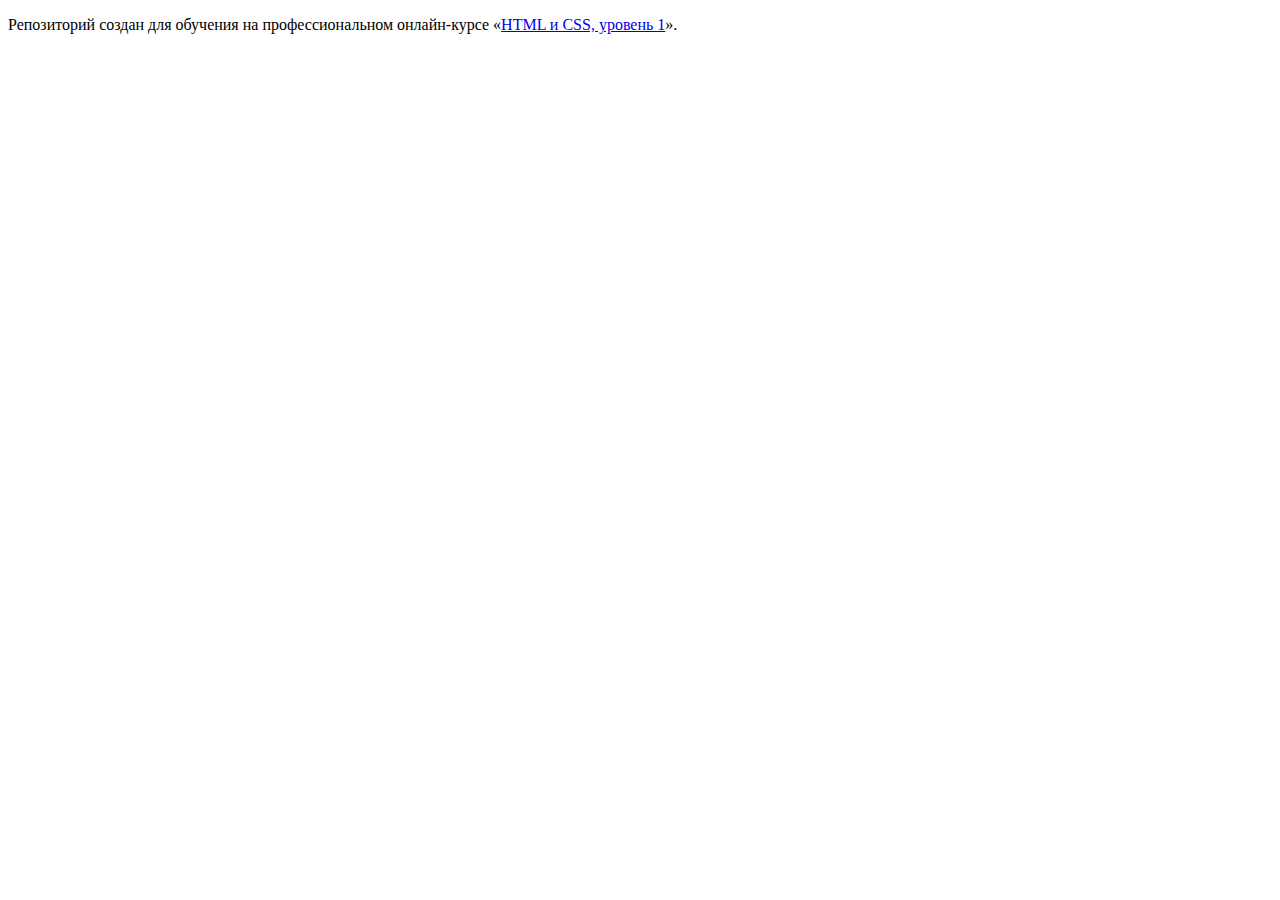
==== index.html @ 093b9c10 ":hatching_chick:" ====
<!DOCTYPE html>
<html lang="ru">
  <head>
    <meta charset="utf-8">
    <title>HTML Academy: Барбершоп</title>
  </head>
  <body>

    <p>Репозиторий создан для обучения на профессиональном онлайн‑курсе «<a href="https://htmlacademy.ru/intensive/htmlcss">HTML и CSS, уровень 1</a>».</p>

  </body>
</html>
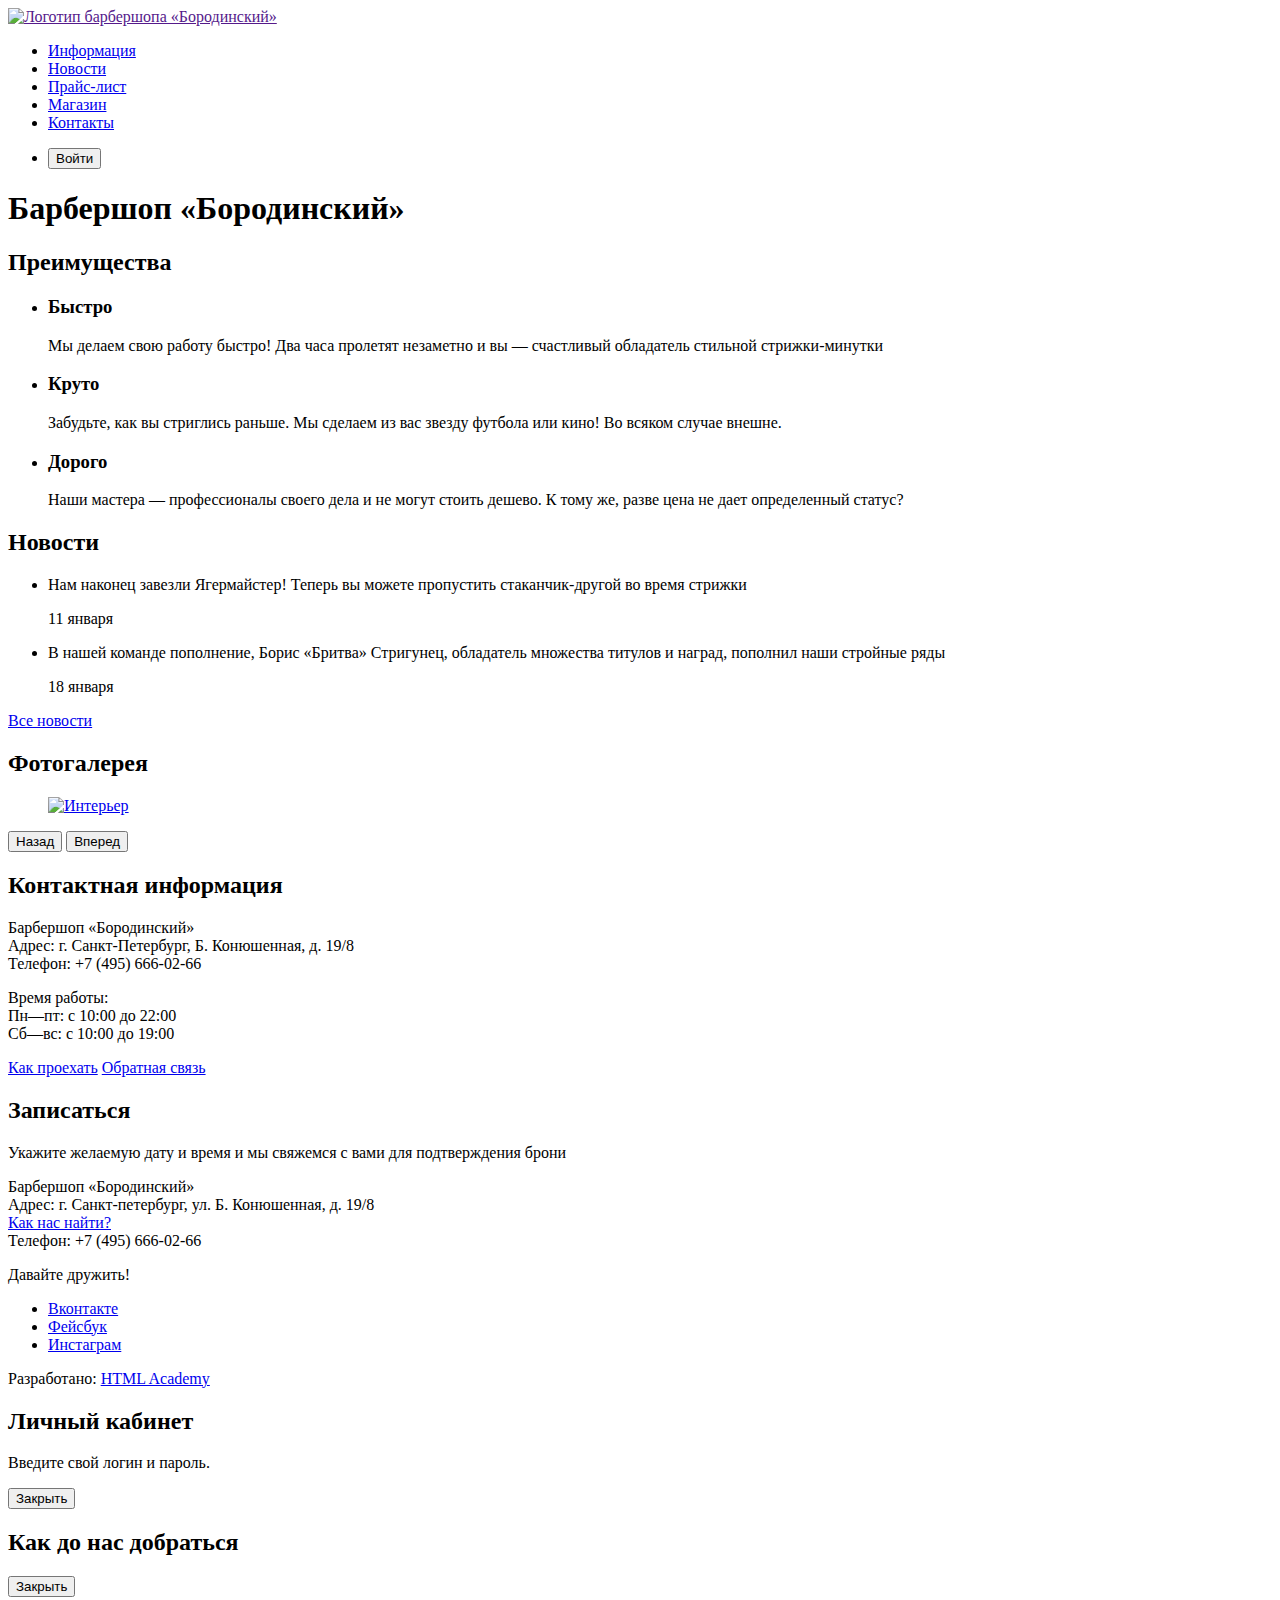
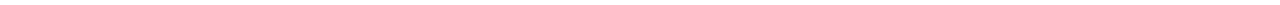
==== commit 0ecd179c: "добавил разметку трех главной страницы, каталога и карточки товара" ====
--- a/index.html
+++ b/index.html
@@ -2,11 +2,133 @@
 <html lang="ru">
   <head>
     <meta charset="utf-8">
-    <title>HTML Academy: Барбершоп</title>
+    <title>Барбершоп «Бородинский»</title>
   </head>
   <body>
+    <header>
+      <nav>
+        <a href="">
+          <img src="img/index-logo.svg" width="368" height="" alt="Логотип барбершопа «Бородинский»">
+        </a>
+        <ul>
+          <li><a href="info.html">Информация</a></li>
+          <li><a href="news.html">Новости</a></li>
+          <li><a href="price.html">Прайс-лист</a></li>
+          <li><a href="catalog.html">Магазин</a></li>
+          <li><a href="contacts.html">Контакты</a></li>
+        </ul>
+        <ul>
+          <li>
+            <button type="button">Войти</button>
+          </li>
+        </ul>
+      </nav>
+    </header>
+    <main>
 
-    <p>Репозиторий создан для обучения на профессиональном онлайн‑курсе «<a href="https://htmlacademy.ru/intensive/htmlcss">HTML и CSS, уровень 1</a>».</p>
+      <h1>Барбершоп «Бородинский»</h1>
 
+      <section>
+        <h2>Преимущества</h2>
+        <ul>
+          <li>
+            <h3>Быстро</h3>
+            <p>
+              Мы делаем свою работу быстро! Два часа пролетят незаметно и вы — счастливый обладатель стильной стрижки-минутки</p>
+          </li>
+          <li>
+            <h3>Круто</h3>
+            <p>
+              Забудьте, как вы стриглись раньше. Мы сделаем из вас звезду футбола или кино! Во всяком случае внешне.</p>
+          </li>
+          <li>
+            <h3>Дорого</h3>
+            <p>
+              Наши мастера — профессионалы своего дела и не могут стоить дешево. К тому же, разве цена не дает определенный статус?</p>
+          </li>
+        </ul>
+      </section>
+
+      <section>
+        <h2>Новости</h2>
+        <ul>
+          <li>
+            <p>Нам наконец завезли Ягермайстер! Теперь вы можете пропустить стаканчик-другой во время стрижки</p>
+            <time datetime="2019-01-11">11 января</time>
+          </li>
+          <li>
+            <p>В нашей команде пополнение, Борис «Бритва» Стригунец, обладатель множества титулов и наград, пополнил наши стройные ряды</p>
+            <time datetime="2019-01-18">18 января</time>
+          </li>
+        </ul>
+        <a href="news.html">Все новости</a>
+      </section>
+
+      <section>
+        <h2>Фотогалерея</h2>
+        <figure>
+          <a href="#">
+            <img src="img/studio.jpg" width="286" height="" alt="Интерьер">
+          </a>
+        </figure>
+        <button type="button">Назад</button>
+        <button type="button">Вперед</button>
+      </section>
+
+      <section>
+        <h2>Контактная информация</h2>
+        <p>
+          Барбершоп «Бородинский»<br>
+          Адрес: г. Санкт-Петербург, Б. Конюшенная, д. 19/8<br>
+          Телефон: +7 (495) 666-02-66
+        </p>
+        <p>
+          Время работы:<br>
+          Пн—пт: с 10:00 до 22:00<br>
+          Сб—вс: с 10:00 до 19:00
+        </p>
+        <a href="map.html">Как проехать</a>
+        <a href="contacts.html">Обратная связь</a>
+      </section>
+
+      <section>
+        <h2>Записаться</h2>
+        <p>Укажите желаемую дату и время и мы свяжемся с вами для подтверждения брони</p>
+        <!-- Здесь будет форма -->
+      </section>
+    </main>
+
+    <footer>
+      <p>
+        Барбершоп «Бородинский»<br>
+        Адрес: г. Санкт-петербург, ул. Б. Конюшенная, д. 19/8<br>
+        <a href="map.html">Как нас найти?</a><br>
+        Телефон: +7 (495) 666-02-66
+      </p>
+      <div>
+        <p>Давайте дружить!</p>
+        <ul>
+          <li><a href="#">Вконтакте</a></li>
+          <li><a href="#">Фейсбук</a></li>
+          <li><a href="#">Инстаграм</a></li>
+        </ul>
+      </div>
+      <p>
+        Разработано:
+        <a href="https://htmlacademy.ru">HTML Academy</a>
+      </p>
+    </footer>
+
+    <section>
+      <h2>Личный кабинет</h2>
+      <p>Введите свой логин и пароль.</p>
+      <!-- Здесь будет форма -->
+      <button type="button">Закрыть</button>
+    </section>
+
+    <section>
+      <h2>Как до нас добраться</h2>
+      <button type="button">Закрыть</button>
+    </section>
   </body>
-</html>
+</html>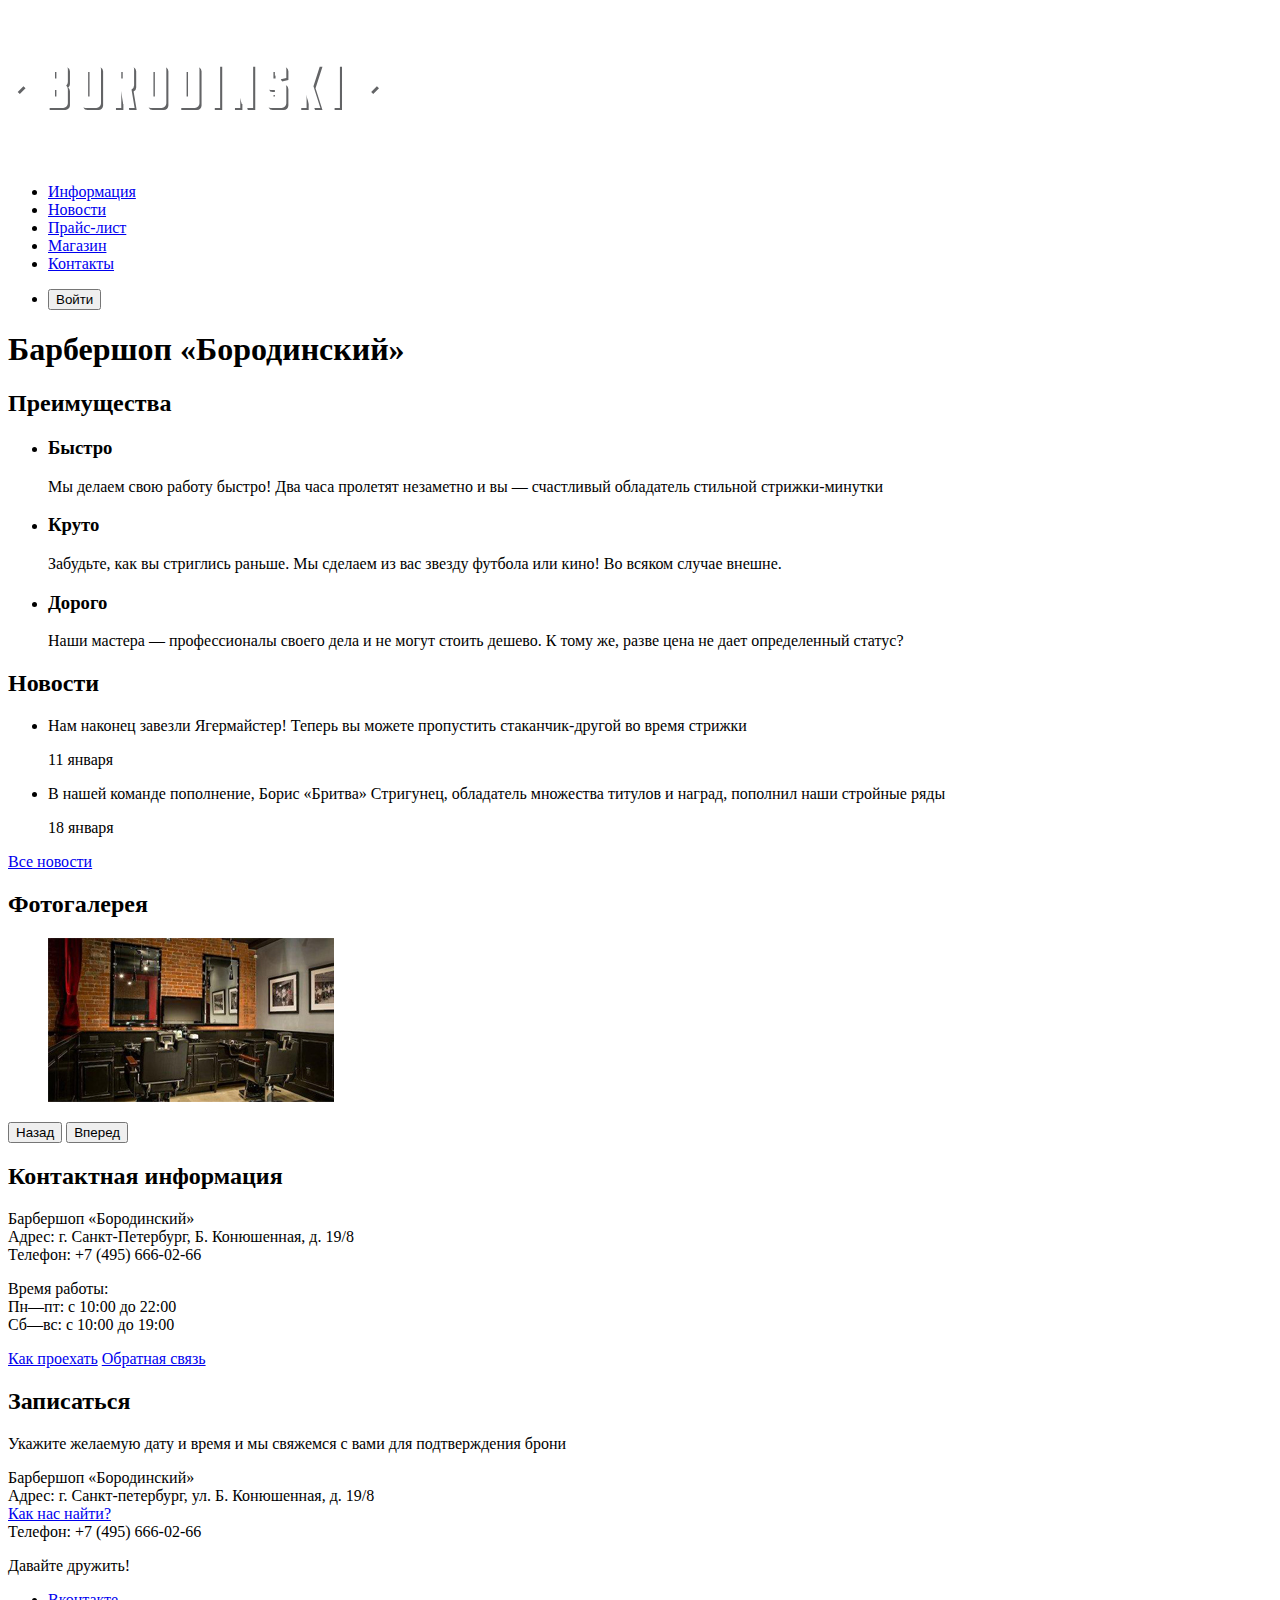
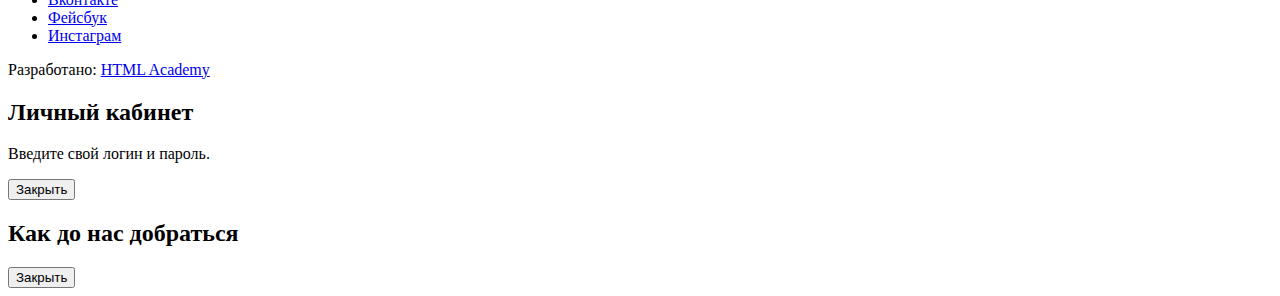
==== commit c56ac703: "Сделал верстку всех страниц, добавил графику" ====
--- a/index.html
+++ b/index.html
@@ -5,117 +5,143 @@
     <title>Барбершоп «Бородинский»</title>
   </head>
   <body>
-    <header>
-      <nav>
-        <a href="">
-          <img src="img/index-logo.svg" width="368" height="" alt="Логотип барбершопа «Бородинский»">
-        </a>
-        <ul>
-          <li><a href="info.html">Информация</a></li>
-          <li><a href="news.html">Новости</a></li>
-          <li><a href="price.html">Прайс-лист</a></li>
-          <li><a href="catalog.html">Магазин</a></li>
-          <li><a href="contacts.html">Контакты</a></li>
+    <!-- шапка -->
+    <header class="page-header">
+      <!-- меню навигации -->
+      <nav class="menu">
+        <img class="header-logo" src="img/main-logo.svg" width="371" height="155" alt="Логотип барбершопа «Бородинский»">
+        <ul class="menu-list">
+          <li class="menu-item">
+            <a class="menu-link" href="info.html">Информация</a>
+          </li>
+          <li class="menu-item">
+            <a class="menu-link" href="news.html">Новости</a>
+          </li>
+          <li class="menu-item">
+            <a class="menu-link" href="price.html">Прайс-лист</a>
+          </li>
+          <li class="menu-item">
+            <a class="menu-link" href="catalog.html">Магазин</a>
+          </li>
+          <li class="menu-item">
+            <a class="menu-link" href="contacts.html">Контакты</a>
+          </li>
         </ul>
-        <ul>
-          <li>
-            <button type="button">Войти</button>
+        <!-- действия пользователя -->
+        <ul class="header-action">
+          <li class="header-action-item">
+            <button class="header-action-button sign-up" type="button">Войти</button>
           </li>
         </ul>
       </nav>
     </header>
-    <main>
+    <!-- ./ конец шапки -->
 
+    <!-- основная часть -->
+    <main class="page-main">
       <h1>Барбершоп «Бородинский»</h1>
-
-      <section>
-        <h2>Преимущества</h2>
-        <ul>
-          <li>
-            <h3>Быстро</h3>
-            <p>
+      <!-- преимущества -->
+      <section class="advantages">
+        <h2 class="advantages-headline">Преимущества</h2>
+        <ul class="advantages-list">
+          <li class="advantages-item">
+            <h3 class="advantages-item-headline">Быстро</h3>
+            <p class="advantages-item-content">
               Мы делаем свою работу быстро! Два часа пролетят незаметно и вы — счастливый обладатель стильной стрижки-минутки</p>
           </li>
-          <li>
-            <h3>Круто</h3>
-            <p>
+          <li class="advantages-item">
+            <h3 class="advantages-item-headline">Круто</h3>
+            <p class="advantages-item-content">
               Забудьте, как вы стриглись раньше. Мы сделаем из вас звезду футбола или кино! Во всяком случае внешне.</p>
           </li>
-          <li>
-            <h3>Дорого</h3>
-            <p>
+          <li class="advantages-item">
+            <h3 class="advantages-item-headline">Дорого</h3>
+            <p class="advantages-item-content">
               Наши мастера — профессионалы своего дела и не могут стоить дешево. К тому же, разве цена не дает определенный статус?</p>
           </li>
         </ul>
       </section>
 
-      <section>
+      <section class="news"> 
+        <!-- новости -->
         <h2>Новости</h2>
-        <ul>
-          <li>
-            <p>Нам наконец завезли Ягермайстер! Теперь вы можете пропустить стаканчик-другой во время стрижки</p>
-            <time datetime="2019-01-11">11 января</time>
+
+        <ul class="news-list">
+          <li class="news-item">
+            <p class="news-content">Нам наконец завезли Ягермайстер! Теперь вы можете пропустить стаканчик-другой во время стрижки</p>
+            <time class="news-time" datetime="2019-01-11">11 января</time>
           </li>
-          <li>
-            <p>В нашей команде пополнение, Борис «Бритва» Стригунец, обладатель множества титулов и наград, пополнил наши стройные ряды</p>
-            <time datetime="2019-01-18">18 января</time>
+          <li class="news-item">
+            <p class="news-content">В нашей команде пополнение, Борис «Бритва» Стригунец, обладатель множества титулов и наград, пополнил наши стройные ряды</p>
+            <time class="news-time" datetime="2019-01-18">18 января</time>
           </li>
         </ul>
-        <a href="news.html">Все новости</a>
+        <a class="news-link" href="news.html">Все новости</a>
       </section>
 
-      <section>
+      <!-- фотогалерея -->
+      <section class="gallery">
         <h2>Фотогалерея</h2>
-        <figure>
-          <a href="#">
-            <img src="img/studio.jpg" width="286" height="" alt="Интерьер">
+        <figure class="gallery-wrapper">
+          <a class="gallery-fullsize" href="#">
+            <img class="gallery-img" src="img/interior.jpg" width="286" height="164" alt="Интерьер барбершопа">
           </a>
         </figure>
-        <button type="button">Назад</button>
-        <button type="button">Вперед</button>
+        <button class="gallery-switcher next" type="button">Назад</button>
+        <button class="gallery-switcher prev" type="button">Вперед</button>
       </section>
 
-      <section>
-        <h2>Контактная информация</h2>
-        <p>
+      <!-- контакты -->
+      <section class="contacts">
+        <h2 class="contacts-header">Контактная информация</h2>
+        <p class="contacts-content">
           Барбершоп «Бородинский»<br>
           Адрес: г. Санкт-Петербург, Б. Конюшенная, д. 19/8<br>
           Телефон: +7 (495) 666-02-66
         </p>
-        <p>
+        <p class="contacts-content">
           Время работы:<br>
           Пн—пт: с 10:00 до 22:00<br>
           Сб—вс: с 10:00 до 19:00
         </p>
-        <a href="map.html">Как проехать</a>
-        <a href="contacts.html">Обратная связь</a>
+        <a class="contacts-link" href="map.html">Как проехать</a>
+        <a class="contacts-link" href="contacts.html">Обратная связь</a>
       </section>
 
-      <section>
-        <h2>Записаться</h2>
-        <p>Укажите желаемую дату и время и мы свяжемся с вами для подтверждения брони</p>
+      <!-- запись на стрижку -->
+      <section class="appointment">
+        <h2 class="appointment-header">Записаться</h2>
+        <p class="appointment-content">Укажите желаемую дату и время и мы свяжемся с вами для подтверждения брони</p>
         <!-- Здесь будет форма -->
       </section>
     </main>
 
-    <footer>
-      <p>
+    <footer class="page-footer">
+      <p class="footer-contacts">
         Барбершоп «Бородинский»<br>
         Адрес: г. Санкт-петербург, ул. Б. Конюшенная, д. 19/8<br>
-        <a href="map.html">Как нас найти?</a><br>
+        <a class="footer-contacts-link" href="map.html">Как нас найти?</a><br>
         Телефон: +7 (495) 666-02-66
       </p>
-      <div>
-        <p>Давайте дружить!</p>
-        <ul>
-          <li><a href="#">Вконтакте</a></li>
-          <li><a href="#">Фейсбук</a></li>
-          <li><a href="#">Инстаграм</a></li>
+      <div class="footer-social">
+        <p class="footer-social-head">Давайте дружить!</p>
+        <!-- кнопки социальных сетей -->
+        <ul class="footer-social-list">
+          <li class="footer-social-item">
+            <a class="footer-social-link" href="#">Вконтакте</a>
+          </li>
+          <li class="footer-social-item">
+            <a class="footer-social-link" href="#">Фейсбук</a>
+          </li>
+          <li class="footer-social-item">
+            <a class="footer-social-link" href="#">Инстаграм</a>
+          </li>
         </ul>
       </div>
-      <p>
+      <!-- копирайт -->
+      <p class="footer-copyright">
         Разработано:
-        <a href="https://htmlacademy.ru">HTML Academy</a>
+        <a class="footer-copyright-link" href="https://htmlacademy.ru">HTML Academy</a>
       </p>
     </footer>
 
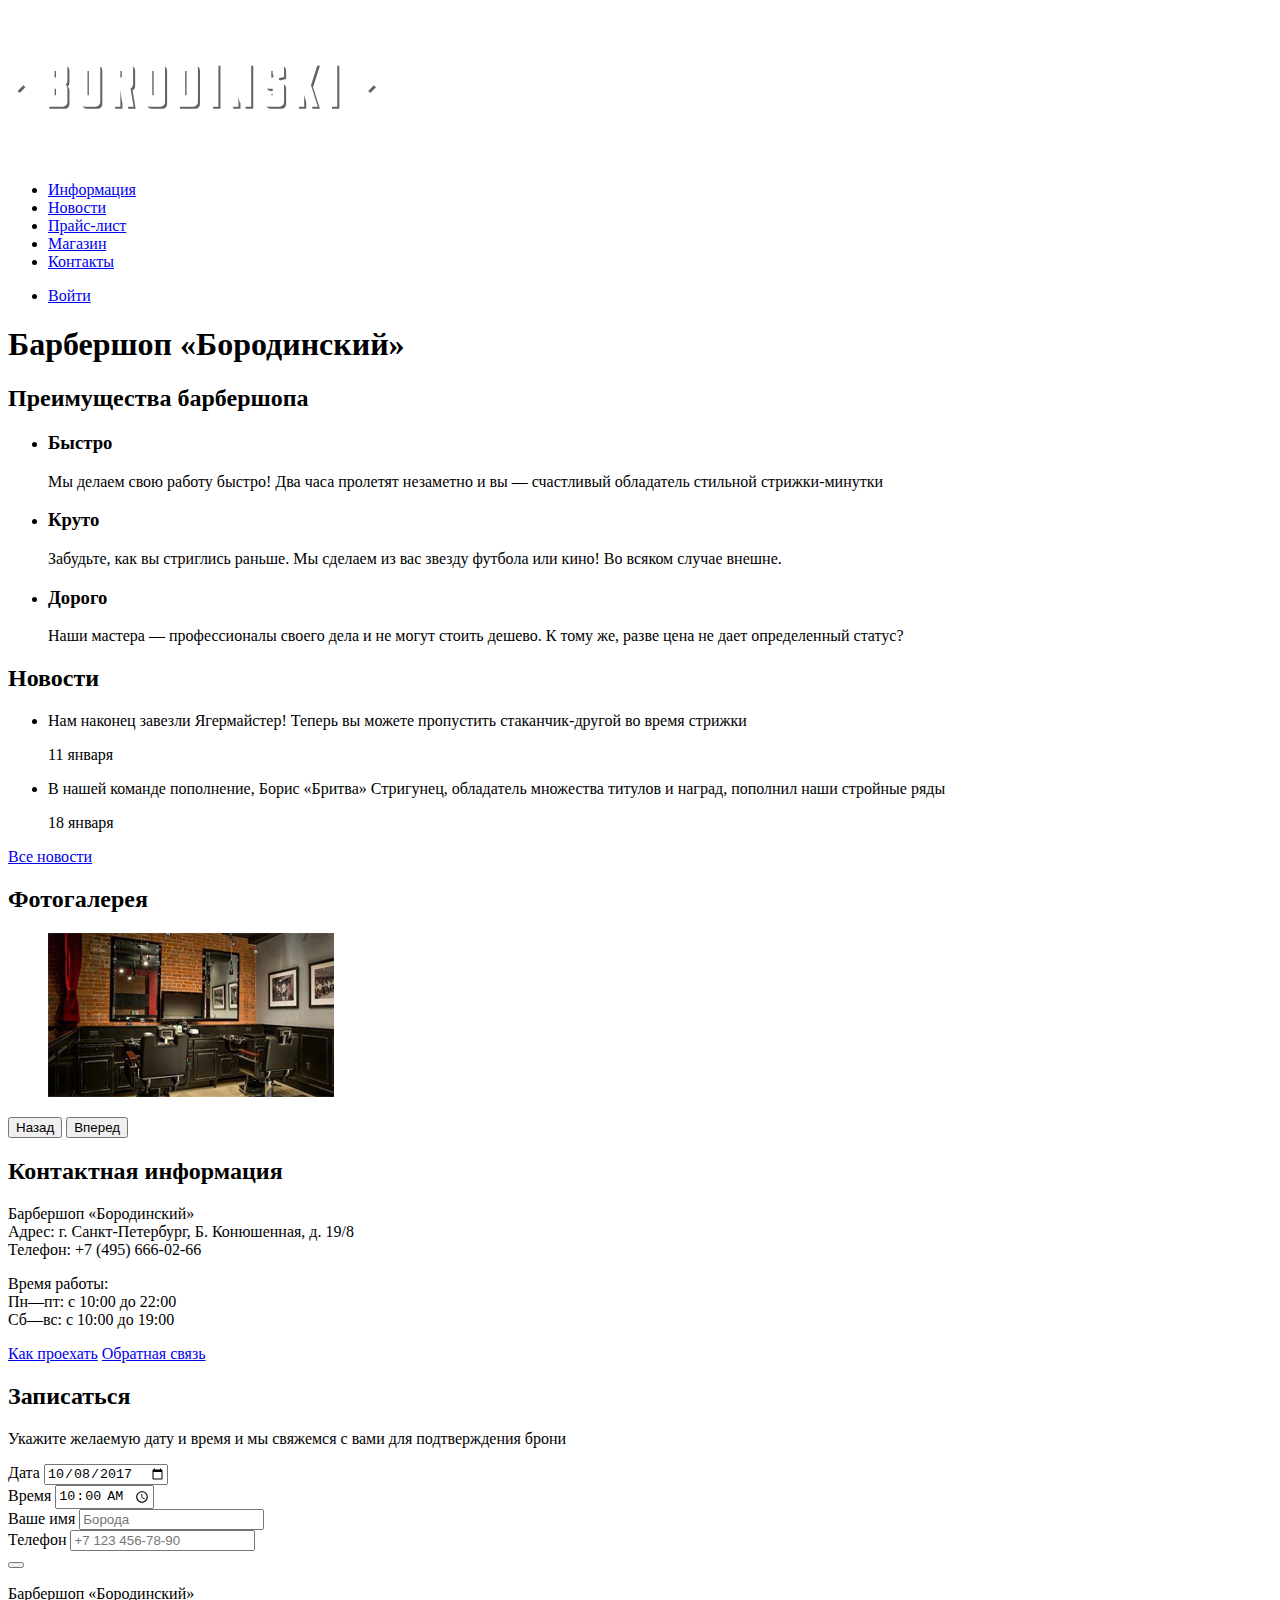
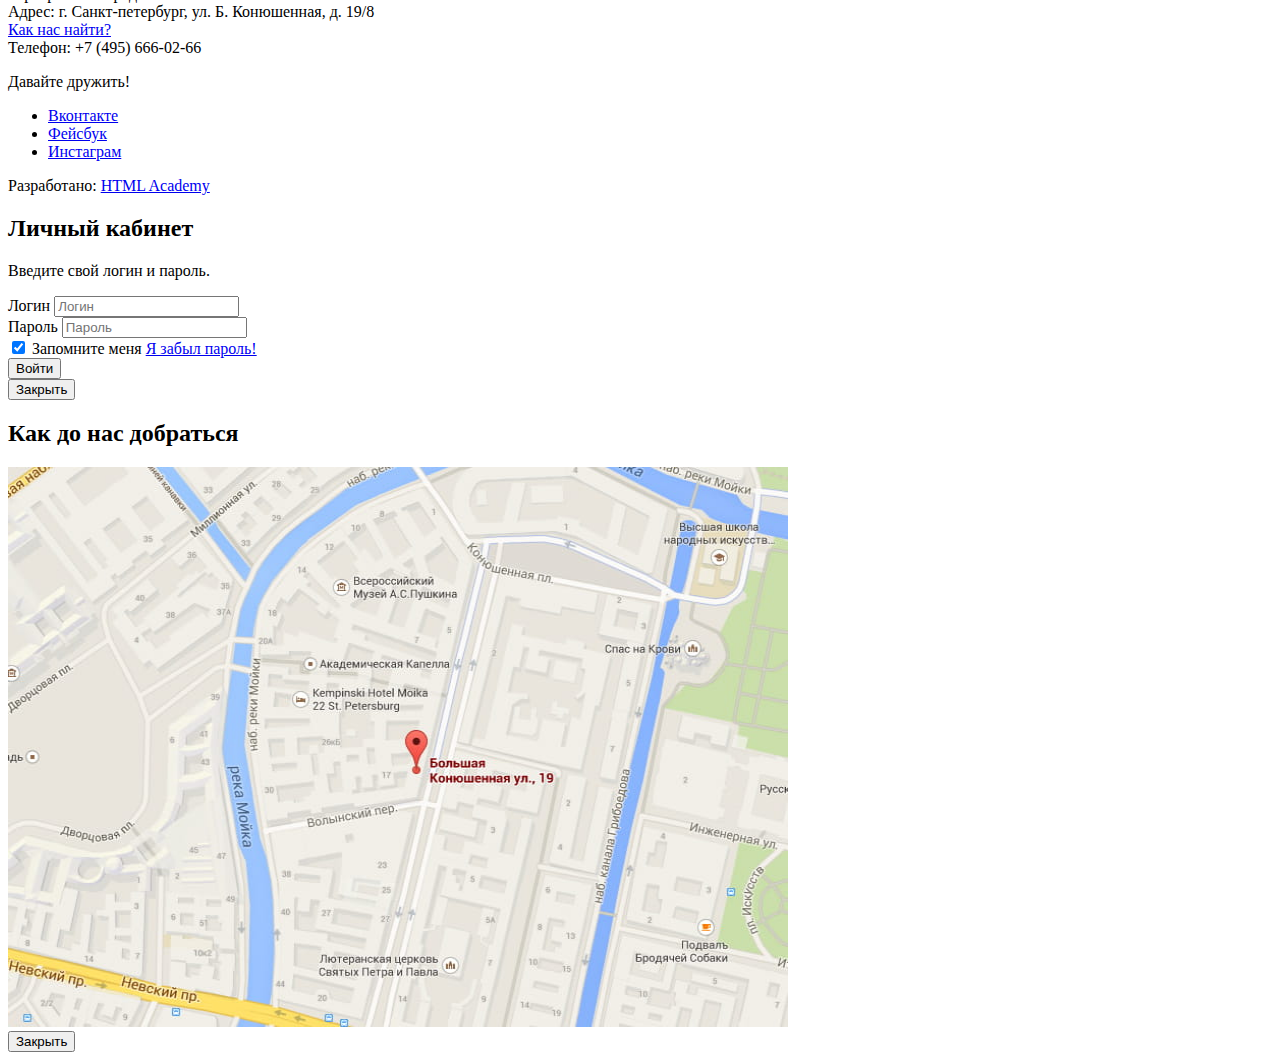
==== commit 53ea7530: "закончил верстку" ====
--- a/index.html
+++ b/index.html
@@ -9,7 +9,9 @@
     <header class="page-header">
       <!-- меню навигации -->
       <nav class="menu">
-        <img class="header-logo" src="img/main-logo.svg" width="371" height="155" alt="Логотип барбершопа «Бородинский»">
+        <a class="header-logo-link" href="index.html">
+          <img class="header-logo" src="img/main-logo.svg" width="368" height="153" alt="Логотип барбершопа «Бородинский»">
+        </a>
         <ul class="menu-list">
           <li class="menu-item">
             <a class="menu-link" href="info.html">Информация</a>
@@ -30,7 +32,7 @@
         <!-- действия пользователя -->
         <ul class="header-action">
           <li class="header-action-item">
-            <button class="header-action-button sign-up" type="button">Войти</button>
+            <a class="header-action-button sign-up" href="login.html">Войти</a>
           </li>
         </ul>
       </nav>
@@ -39,83 +41,109 @@
 
     <!-- основная часть -->
     <main class="page-main">
-      <h1>Барбершоп «Бородинский»</h1>
+      <!-- скрытый заголовок -->
+      <h1 class="visually-hidden">Барбершоп «Бородинский»</h1>
+
       <!-- преимущества -->
       <section class="advantages">
-        <h2 class="advantages-headline">Преимущества</h2>
+        <!-- скрытый заголовок -->
+        <h2 class="visually-hidden">Преимущества барбершопа</h2>
+        <!-- список преимуществ -->
         <ul class="advantages-list">
           <li class="advantages-item">
             <h3 class="advantages-item-headline">Быстро</h3>
-            <p class="advantages-item-content">
+            <p class="advantages-item-content text">
               Мы делаем свою работу быстро! Два часа пролетят незаметно и вы — счастливый обладатель стильной стрижки-минутки</p>
           </li>
           <li class="advantages-item">
             <h3 class="advantages-item-headline">Круто</h3>
-            <p class="advantages-item-content">
+            <p class="advantages-item-content text">
               Забудьте, как вы стриглись раньше. Мы сделаем из вас звезду футбола или кино! Во всяком случае внешне.</p>
           </li>
           <li class="advantages-item">
             <h3 class="advantages-item-headline">Дорого</h3>
-            <p class="advantages-item-content">
+            <p class="advantages-item-content text">
               Наши мастера — профессионалы своего дела и не могут стоить дешево. К тому же, разве цена не дает определенный статус?</p>
           </li>
         </ul>
       </section>
 
+      <!-- новости -->
       <section class="news"> 
-        <!-- новости -->
-        <h2>Новости</h2>
-
+        <h2 class="news-headline base-headline">Новости</h2>
+        <!-- список новостей -->
         <ul class="news-list">
           <li class="news-item">
-            <p class="news-content">Нам наконец завезли Ягермайстер! Теперь вы можете пропустить стаканчик-другой во время стрижки</p>
+            <p class="news-content text">Нам наконец завезли Ягермайстер! Теперь вы можете пропустить стаканчик-другой во время стрижки</p>
             <time class="news-time" datetime="2019-01-11">11 января</time>
           </li>
           <li class="news-item">
-            <p class="news-content">В нашей команде пополнение, Борис «Бритва» Стригунец, обладатель множества титулов и наград, пополнил наши стройные ряды</p>
+            <p class="news-content text">В нашей команде пополнение, Борис «Бритва» Стригунец, обладатель множества титулов и наград, пополнил наши стройные ряды</p>
             <time class="news-time" datetime="2019-01-18">18 января</time>
           </li>
         </ul>
-        <a class="news-link" href="news.html">Все новости</a>
+        <a class="news-link btn-black" href="news.html">Все новости</a>
       </section>
 
       <!-- фотогалерея -->
       <section class="gallery">
-        <h2>Фотогалерея</h2>
-        <figure class="gallery-wrapper">
-          <a class="gallery-fullsize" href="#">
-            <img class="gallery-img" src="img/interior.jpg" width="286" height="164" alt="Интерьер барбершопа">
+        <h2 class="gallery-headline base-headline">Фотогалерея</h2>
+        <figure class="gallery-content">
+          <a class="gallery-link" href="#">
+            <img class="gallery-image" src="img/interior.jpg" width="286" height="164" alt="Интерьер барбершопа">
           </a>
         </figure>
-        <button class="gallery-switcher next" type="button">Назад</button>
-        <button class="gallery-switcher prev" type="button">Вперед</button>
+        <button class="gallery-btn gallery-btn-back btn-black" type="button">Назад</button>
+        <button class="gallery-btn gallery-btn-next btn-black" type="button">Вперед</button>
       </section>
 
       <!-- контакты -->
       <section class="contacts">
-        <h2 class="contacts-header">Контактная информация</h2>
-        <p class="contacts-content">
+        <h2 class="contacts-header base-headline">Контактная информация</h2>
+        <p class="contacts-content text">
           Барбершоп «Бородинский»<br>
           Адрес: г. Санкт-Петербург, Б. Конюшенная, д. 19/8<br>
           Телефон: +7 (495) 666-02-66
         </p>
-        <p class="contacts-content">
+        <p class="contacts-content text">
           Время работы:<br>
           Пн—пт: с 10:00 до 22:00<br>
           Сб—вс: с 10:00 до 19:00
         </p>
-        <a class="contacts-link" href="map.html">Как проехать</a>
-        <a class="contacts-link" href="contacts.html">Обратная связь</a>
+        <a class="contacts-link btn-black" href="map.html">Как проехать</a>
+        <a class="contacts-link btn-black" href="contacts.html">Обратная связь</a>
       </section>
 
       <!-- запись на стрижку -->
-      <section class="appointment">
-        <h2 class="appointment-header">Записаться</h2>
-        <p class="appointment-content">Укажите желаемую дату и время и мы свяжемся с вами для подтверждения брони</p>
-        <!-- Здесь будет форма -->
+      <section class="sign">
+        <h2 class="sign-headline base-headline">Записаться</h2>
+        <p class="sign-content text">
+          Укажите желаемую дату и время и мы свяжемся с вами для подтверждения брони
+        </p>
+        <form class="sign-form" action="https://echo.htmlacademy.ru/courses" method="post">
+          <div class="sign-wrapper">
+            <label class="sign-label" for="sign-date">Дата</label>
+            <input class="sign-input" id="sign-date" type="date" name="date" value="2017-10-08">
+          </div>
+          <div class="sign-wrapper">
+            <label class="sign-label" for="sign-time">Время</label>
+            <input class="sign-input" id="sign-time" type="time" name="time" value="10:00">            
+          </div>
+          <div class="sign-wrapper">
+            <label class="sign-label" for="sign-name">Ваше имя</label>
+            <input class="sign-input" id="sign-name" type="text" name="name" value="" placeholder="Борода">
+          </div>
+          <div class="sign-wrapper">
+            <label class="sign-label" for="">Телефон</label>
+            <input class="sign-input" type="tel" name="phone" value="" placeholder="+7 123 456-78-90">
+          </div>
+          <button class="sign-button btn-black" type="submit" name="submit">
+        </form>
       </section>
     </main>
-
+    <!-- ./ конец основной части -->
+
+    <!-- подвал -->
     <footer class="page-footer">
       <p class="footer-contacts">
         Барбершоп «Бородинский»<br>
@@ -141,20 +169,40 @@
       <!-- копирайт -->
       <p class="footer-copyright">
         Разработано:
-        <a class="footer-copyright-link" href="https://htmlacademy.ru">HTML Academy</a>
+        <a class="footer-copyright-link btn-black" href="https://htmlacademy.ru">HTML Academy</a>
       </p>
     </footer>
-
-    <section>
-      <h2>Личный кабинет</h2>
-      <p>Введите свой логин и пароль.</p>
-      <!-- Здесь будет форма -->
-      <button type="button">Закрыть</button>
+    <!-- конец подвала -->
+
+    <!-- окно входа в аккаунт -->
+    <section class="account pop-up">
+      <h2 class="account-headline">Личный кабинет</h2>
+      <p class="account-text text">Введите свой логин и пароль.</p>
+      <form class="account-action" action="https://echo.htmlacademy.ru/courses" method="post">
+        <div class="account-action-wrapper">
+          <label class="visually-hidden" for="account-login">Логин</label>
+          <input class="account-action-item" id="account-login" type="text" name="login" placeholder="Логин">
+        </div>
+        <div class="account-action-wrapper">
+          <label class="visually-hidden" for="account-password">Пароль</label>            
+          <input class="account-action-item" id="account-password" type="text" name="password" placeholder="Пароль">
+        </div>
+        <div class="account-action-wrapper">
+          <input class="account-checkbox" id="account-remember" type="checkbox" name="remember" checked>
+          <label class="text" for="account-remember">Запомните меня</label>
+          <a class="account-btn btn-black" href="#">Я забыл пароль!</a>
+        </div>
+        <button class="account-enter" type="submit" name="enter">Войти</button>
+      </form>
+      <button class="account-close close" type="button">Закрыть</button>
     </section>
 
-    <section>
-      <h2>Как до нас добраться</h2>
-      <button type="button">Закрыть</button>
+    <section class="map pop-up">
+      <h2 class="visually-hidden">Как до нас добраться</h2>
+      <div class="map-wrapper">
+        <img class="map-content" src="img/map.jpg" width="780" height="560" alt="Офис компании по адресу ул. Большая Конюшенная 19/8, Санкт-Петербург">
+      </div>
+      <button class="map-close close" type="button">Закрыть</button>
     </section>
   </body>
 </html>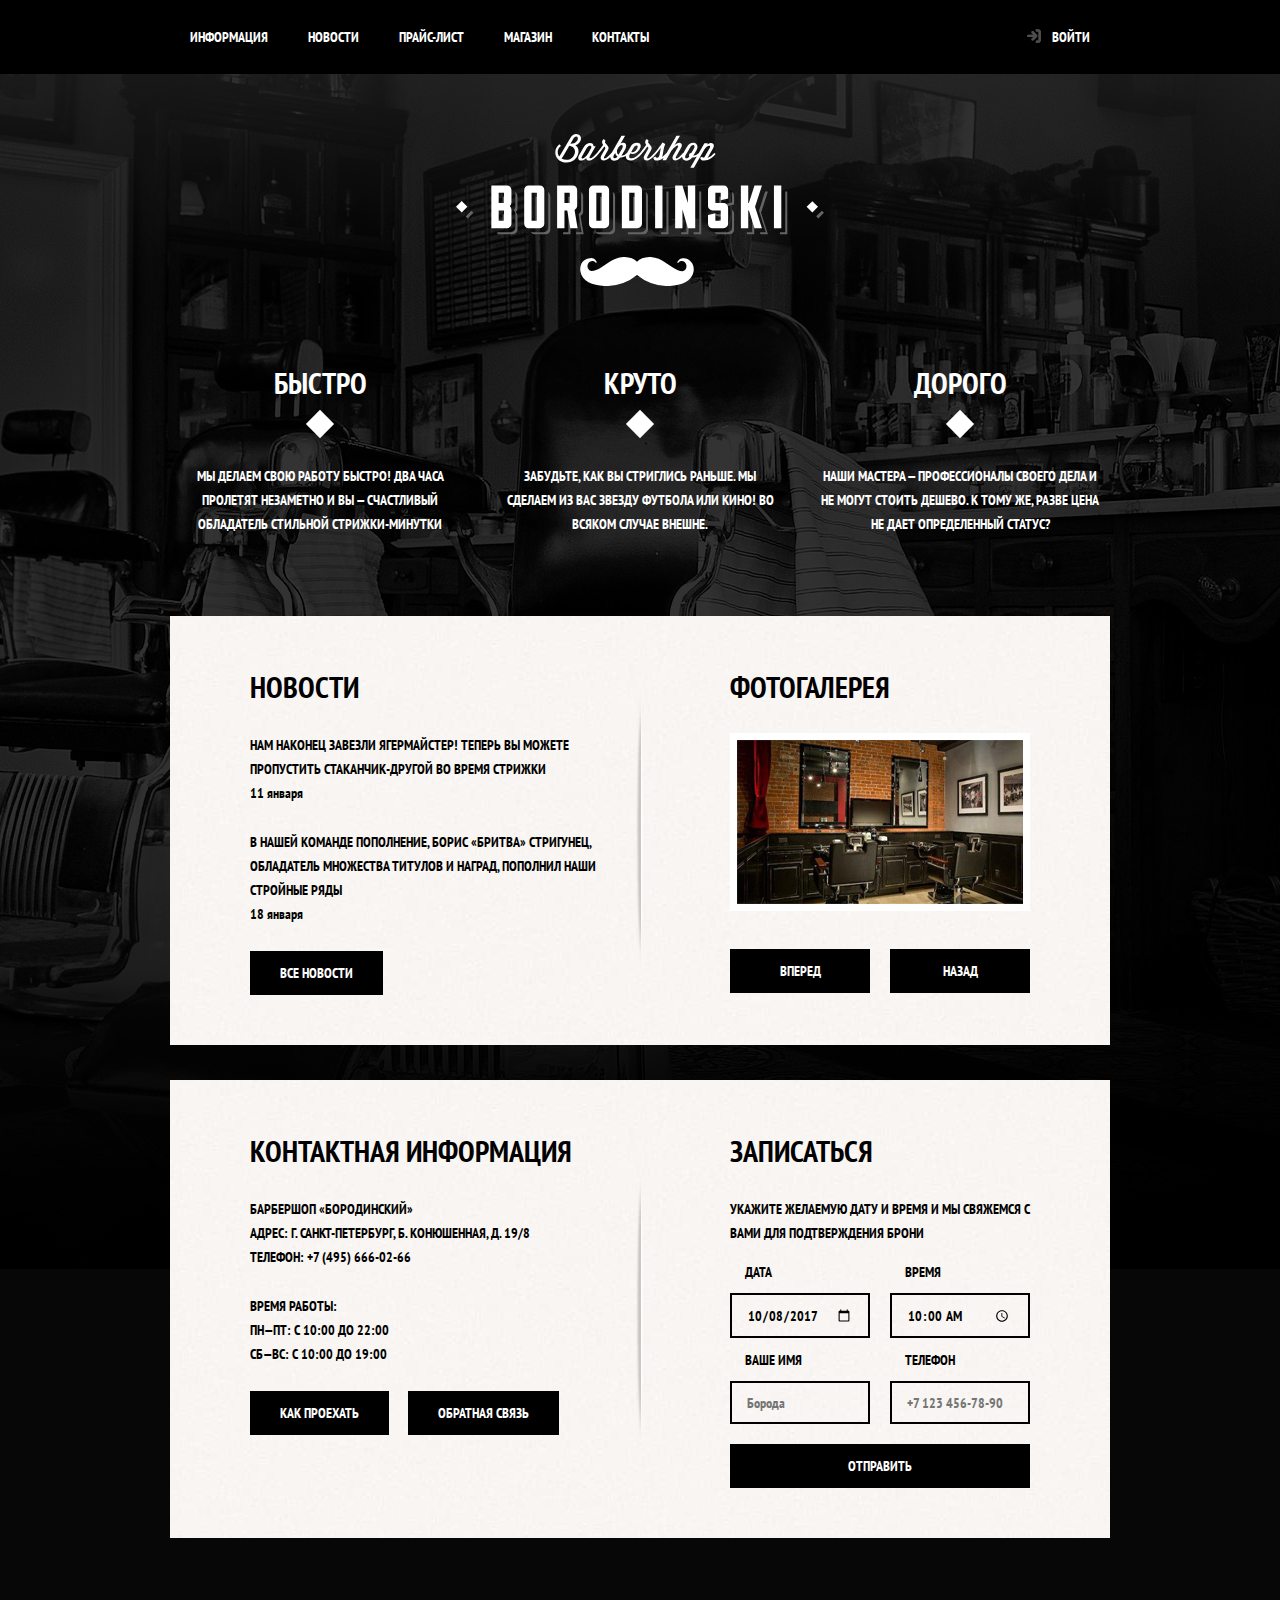
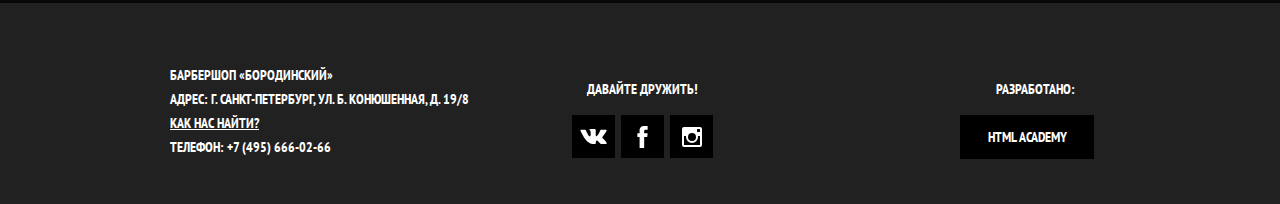
==== commit e574795f: "закончил верстку каталога" ====
--- a/index.html
+++ b/index.html
@@ -3,44 +3,51 @@
   <head>
     <meta charset="utf-8">
     <title>Барбершоп «Бородинский»</title>
+    <link href="https://fonts.googleapis.com/css?family=PT+Sans+Narrow:400,700&display=swap&subset=cyrillic" rel="stylesheet">
+    <link rel='stylesheet' href='css/normalize.css'>
+    <link rel='stylesheet' href='css/style.css'>
   </head>
   <body>
     <!-- шапка -->
     <header class="page-header">
-      <!-- меню навигации -->
-      <nav class="menu">
+        <!-- меню навигации -->
+        <nav class="nav">
         <a class="header-logo-link" href="index.html">
           <img class="header-logo" src="img/main-logo.svg" width="368" height="153" alt="Логотип барбершопа «Бородинский»">
         </a>
-        <ul class="menu-list">
-          <li class="menu-item">
-            <a class="menu-link" href="info.html">Информация</a>
-          </li>
-          <li class="menu-item">
-            <a class="menu-link" href="news.html">Новости</a>
-          </li>
-          <li class="menu-item">
-            <a class="menu-link" href="price.html">Прайс-лист</a>
-          </li>
-          <li class="menu-item">
-            <a class="menu-link" href="catalog.html">Магазин</a>
-          </li>
-          <li class="menu-item">
-            <a class="menu-link" href="contacts.html">Контакты</a>
-          </li>
-        </ul>
-        <!-- действия пользователя -->
-        <ul class="header-action">
-          <li class="header-action-item">
-            <a class="header-action-button sign-up" href="login.html">Войти</a>
-          </li>
-        </ul>
-      </nav>
+        <div class="nav-wrapper">
+          <div class="container">
+            <ul class="nav-menu-list">
+              <li class="nav-menu-item">
+                <a class="nav-menu-link" href="info.html">Информация</a>
+              </li>
+              <li class="nav-menu-item">
+                <a class="nav-menu-link" href="news.html">Новости</a>
+              </li>
+              <li class="nav-menu-item">
+                <a class="nav-menu-link" href="price.html">Прайс-лист</a>
+              </li>
+              <li class="nav-menu-item">
+                <a class="nav-menu-link" href="catalog.html">Магазин</a>
+              </li>
+              <li class="nav-menu-item">
+                <a class="nav-menu-link" href="contacts.html">Контакты</a>
+              </li>
+            </ul>
+            <!-- действия пользователя -->
+            <ul class="nav-action-list">
+              <li class="nav-action-item">
+                <a class="nav-action-button sign-up" href="login.html">Войти</a>
+              </li>
+            </ul>
+          </nav>
+        </div>
+      </div>
     </header>
     <!-- ./ конец шапки -->
 
     <!-- основная часть -->
-    <main class="page-main">
+    <main class="container">
       <!-- скрытый заголовок -->
       <h1 class="visually-hidden">Барбершоп «Бородинский»</h1>
 
@@ -52,152 +59,176 @@
         <ul class="advantages-list">
           <li class="advantages-item">
             <h3 class="advantages-item-headline">Быстро</h3>
-            <p class="advantages-item-content text">
+            <p class="advantages-item-content">
               Мы делаем свою работу быстро! Два часа пролетят незаметно и вы — счастливый обладатель стильной стрижки-минутки</p>
           </li>
           <li class="advantages-item">
             <h3 class="advantages-item-headline">Круто</h3>
-            <p class="advantages-item-content text">
+            <p class="advantages-item-content">
               Забудьте, как вы стриглись раньше. Мы сделаем из вас звезду футбола или кино! Во всяком случае внешне.</p>
           </li>
           <li class="advantages-item">
             <h3 class="advantages-item-headline">Дорого</h3>
-            <p class="advantages-item-content text">
+            <p class="advantages-item-content">
               Наши мастера — профессионалы своего дела и не могут стоить дешево. К тому же, разве цена не дает определенный статус?</p>
           </li>
         </ul>
       </section>
 
-      <!-- новости -->
-      <section class="news"> 
-        <h2 class="news-headline base-headline">Новости</h2>
-        <!-- список новостей -->
-        <ul class="news-list">
-          <li class="news-item">
-            <p class="news-content text">Нам наконец завезли Ягермайстер! Теперь вы можете пропустить стаканчик-другой во время стрижки</p>
-            <time class="news-time" datetime="2019-01-11">11 января</time>
-          </li>
-          <li class="news-item">
-            <p class="news-content text">В нашей команде пополнение, Борис «Бритва» Стригунец, обладатель множества титулов и наград, пополнил наши стройные ряды</p>
-            <time class="news-time" datetime="2019-01-18">18 января</time>
-          </li>
-        </ul>
-        <a class="news-link btn-black" href="news.html">Все новости</a>
-      </section>
-
-      <!-- фотогалерея -->
-      <section class="gallery">
-        <h2 class="gallery-headline base-headline">Фотогалерея</h2>
-        <figure class="gallery-content">
-          <a class="gallery-link" href="#">
-            <img class="gallery-image" src="img/interior.jpg" width="286" height="164" alt="Интерьер барбершопа">
-          </a>
-        </figure>
-        <button class="gallery-btn gallery-btn-back btn-black" type="button">Назад</button>
-        <button class="gallery-btn gallery-btn-next btn-black" type="button">Вперед</button>
-      </section>
-
-      <!-- контакты -->
-      <section class="contacts">
-        <h2 class="contacts-header base-headline">Контактная информация</h2>
-        <p class="contacts-content text">
+
+      <div class="index-columns">
+        <!-- новости -->
+        <section class="news"> 
+          <h2 class="news-headline base-headline">Новости</h2>
+          <!-- список новостей -->
+          <ul class="news-list">
+            <li class="news-item">
+              <p class="news-content">Нам наконец завезли Ягермайстер! Теперь вы можете пропустить стаканчик-другой во время стрижки</p>
+              <time class="news-time" datetime="2019-01-11">11 января</time>
+            </li>
+            <li class="news-item">
+              <p class="news-content">В нашей команде пополнение, Борис «Бритва» Стригунец, обладатель множества титулов и наград, пополнил наши стройные ряды</p>
+              <time class="news-time" datetime="2019-01-18">18 января</time>
+            </li>
+          </ul>
+          <a class="news-link button" href="news.html">Все новости</a>
+        </section>
+
+        <!-- фотогалерея -->
+        <section class="gallery">
+          <h2 class="gallery-headline base-headline">Фотогалерея</h2>
+          <div class="gallery-container">
+            <figure class="gallery-content">
+              <a class="gallery-link" href="#">
+                <img class="gallery-image" src="img/interior.jpg" width="286" height="164" alt="Интерьер барбершопа">
+              </a>
+            </figure>
+            <button class="gallery-btn gallery-btn-back button" type="button">Назад</button>
+            <button class="gallery-btn gallery-btn-next button" type="button">Вперед</button>
+          </div>
+        </section>
+      </div>
+
+      <div class="index-columns">
+        <!-- контакты -->
+        <section class="contacts">
+          <h2 class="contacts-header base-headline">Контактная информация</h2>
+          <p class="contacts-content">
+            Барбершоп «Бородинский»<br>
+            Адрес: г. Санкт-Петербург, Б. Конюшенная, д. 19/8<br>
+            Телефон: +7 (495) 666-02-66
+          </p>
+          <p class="contacts-content">
+            Время работы:<br>
+            Пн—пт: с 10:00 до 22:00<br>
+            Сб—вс: с 10:00 до 19:00
+          </p>
+          <a class="contacts-link button" href="map.html">Как проехать</a>
+          <a class="contacts-link button" href="contacts.html">Обратная связь</a>
+        </section>
+
+        <!-- запись на стрижку -->
+        <section class="sign">
+          <h2 class="sign-headline base-headline">Записаться</h2>
+          <p class="sign-content">
+            Укажите желаемую дату и время и мы свяжемся с вами для подтверждения брони
+          </p>
+          <form class="sign-form" action="https://echo.htmlacademy.ru/courses" method="post">
+            <p class="sign-wrapper">
+              <label class="sign-label" for="sign-date">Дата</label>
+              <input class="sign-input" id="sign-date" type="date" name="date" value="2017-10-08">
+            </p>
+            <p class="sign-wrapper">
+              <label class="sign-label" for="sign-time">Время</label>
+              <input class="sign-input" id="sign-time" type="time" name="time" value="10:00">           
+            </p>
+            <p class="sign-wrapper">
+              <label class="sign-label" for="sign-name">Ваше имя</label>
+              <input class="sign-input" id="sign-name" type="text" name="name" value="" placeholder="Борода">
+            </p>
+            <p class="sign-wrapper">
+              <label class="sign-label" for="">Телефон</label>
+              <input class="sign-input" type="tel" name="phone" value="" placeholder="+7 123 456-78-90">
+            </p>
+            <button class="sign-button button" type="submit" name="submit">Отправить</button>
+          </form>
+        </section>
+      </div>
+    </main>
+    <!-- ./ конец основной части -->
+
+    <!-- подвал -->
+    <footer class="page-footer">
+      <div class="container">
+        <p class="footer-contacts">
           Барбершоп «Бородинский»<br>
-          Адрес: г. Санкт-Петербург, Б. Конюшенная, д. 19/8<br>
+          Адрес: г. Санкт-петербург, ул. Б. Конюшенная, д. 19/8<br>
+          <a class="footer-contacts-link" href="map.html">Как нас найти?</a><br>
           Телефон: +7 (495) 666-02-66
         </p>
-        <p class="contacts-content text">
-          Время работы:<br>
-          Пн—пт: с 10:00 до 22:00<br>
-          Сб—вс: с 10:00 до 19:00
+        <div class="footer-social">
+          <p class="footer-social-head">Давайте дружить!</p>
+          <!-- кнопки социальных сетей -->
+          <ul class="footer-social-list">
+            <li class="footer-social-item">
+              <a class="footer-social-button" href="#">
+                <span class="visually-hidden">Вконтакте</span>
+                <svg xmlns="http://www.w3.org/2000/svg" width="27" height="15" viewBox="0 0 26.14 14.91">
+                  <path d="M26 13.47l-.09-.17a13.55 13.55 0 0 0-2.6-3q-.87-.83-1.1-1.12A1 1 0 0 1 22 8a10.27 10.27 0 0 1 1.22-1.78l.88-1.16q2.35-3.13 2-4L26 .94a.8.8 0 0 0-.4-.22 2.14 2.14 0 0 0-.87 0h-3.92a.51.51 0 0 0-.27 0h-.3a.6.6 0 0 0-.15.14.93.93 0 0 0-.14.24 22.22 22.22 0 0 1-1.46 3.06q-.5.84-.93 1.46a7 7 0 0 1-.71.91 4.94 4.94 0 0 1-.52.47q-.23.18-.35.15l-.23-.05a.9.9 0 0 1-.31-.33 1.49 1.49 0 0 1-.16-.53V1.6a3.14 3.14 0 0 0 0-.62 2.12 2.12 0 0 0-.14-.44.73.73 0 0 0-.28-.33 1.57 1.57 0 0 0-.46-.18A9 9 0 0 0 12.57 0a8.93 8.93 0 0 0-3.25.33 1.83 1.83 0 0 0-.52.41q-.25.3-.07.33a1.67 1.67 0 0 1 1.16.59l.08.16a2.6 2.6 0 0 1 .19.63 6.32 6.32 0 0 1 .12 1 10.59 10.59 0 0 1 0 1.7q-.07.71-.13 1.1a2.21 2.21 0 0 1-.18.64 2.69 2.69 0 0 1-.16.3l-.07.07a1 1 0 0 1-.37.07.86.86 0 0 1-.46-.19 3.27 3.27 0 0 1-.56-.52 7 7 0 0 1-.66-.93q-.37-.6-.76-1.42l-.22-.39q-.2-.38-.56-1.11t-.62-1.43A.9.9 0 0 0 5.2.9h-.07a.93.93 0 0 0-.22-.16A1.44 1.44 0 0 0 4.6.65L.87.68A1 1 0 0 0 .1.94L0 1a.44.44 0 0 0 0 .22 1.08 1.08 0 0 0 .08.37Q.9 3.53 1.86 5.31t1.66 2.87Q4.23 9.27 5 10.24t1 1.24l.37.41.34.33a8.06 8.06 0 0 0 1 .78 16.34 16.34 0 0 0 1.4.9 7.6 7.6 0 0 0 1.79.72 6.19 6.19 0 0 0 2 .22h1.57a1.08 1.08 0 0 0 .72-.3l.05-.07a.9.9 0 0 0 .1-.25 1.38 1.38 0 0 0 0-.37 4.48 4.48 0 0 1 .09-1.05 2.77 2.77 0 0 1 .23-.71 1.74 1.74 0 0 1 .29-.4 1.19 1.19 0 0 1 .23-.2h.11a.86.86 0 0 1 .77.21 4.52 4.52 0 0 1 .83.79q.39.47.93 1.05a6.41 6.41 0 0 0 1 .87l.27.16a3.31 3.31 0 0 0 .71.3 1.53 1.53 0 0 0 .76.07l3.48-.05a1.58 1.58 0 0 0 .8-.17.68.68 0 0 0 .34-.37 1.06 1.06 0 0 0 0-.46 1.71 1.71 0 0 0-.1-.36z" fill="#fff"/>
+                </svg>
+              </a>
+            </li>
+            <li class="footer-social-item">
+              <a class="footer-social-button" href="#">
+                <span class="visually-hidden">Фейсбук</span>
+                <svg xmlns="http://www.w3.org/2000/svg" width="19" height="22" viewBox="0 0 10.15 21.74">
+                  <path d="M3.34 1.12A4.77 4.77 0 0 1 6.53 0h3.61v3.81H7.81a1.07 1.07 0 0 0-1.09.83v2.55h3.42c-.08 1.23-.24 2.45-.41 3.67h-3v10.87H2.21V10.86H0V7.21h2.19V3.66a3.83 3.83 0 0 1 1.15-2.54z" fill="#fff"/>
+                </svg>
+              </a>
+            </li>
+            <li class="footer-social-item">
+              <a class="footer-social-button" href="#">
+                <span class="visually-hidden">Инстаграм</span>
+                <svg xmlns="http://www.w3.org/2000/svg" width="20" height="20" viewBox="0 0 20 20">
+                  <path d="M18 0H2a2 2 0 0 0-2 2v16a2 2 0 0 0 2 2h16a2 2 0 0 0 2-2V2a2 2 0 0 0-2-2zm-8 6a4 4 0 1 1-4 4 4 4 0 0 1 4-4zM2.5 18a.47.47 0 0 1-.5-.5V9h2.1a3.4 3.4 0 0 0-.1 1 6 6 0 1 0 12 0 3.4 3.4 0 0 0-.1-1H18v8.5a.47.47 0 0 1-.5.5zM18 4.5a.47.47 0 0 1-.5.5h-2a.47.47 0 0 1-.5-.5v-2a.47.47 0 0 1 .5-.5h2a.47.47 0 0 1 .5.5z" fill="#fff"/>
+                </svg>
+              </a>
+            </li>
+          </ul>
+        </div>
+        <!-- копирайт -->
+        <p class="footer-copyright">
+          <span>Разработано:</span>
+          <a class="footer-copyright-link button" href="https://htmlacademy.ru">HTML Academy</a>
         </p>
-        <a class="contacts-link btn-black" href="map.html">Как проехать</a>
-        <a class="contacts-link btn-black" href="contacts.html">Обратная связь</a>
-      </section>
-
-      <!-- запись на стрижку -->
-      <section class="sign">
-        <h2 class="sign-headline base-headline">Записаться</h2>
-        <p class="sign-content text">
-          Укажите желаемую дату и время и мы свяжемся с вами для подтверждения брони
-        </p>
-        <form class="sign-form" action="https://echo.htmlacademy.ru/courses" method="post">
-          <div class="sign-wrapper">
-            <label class="sign-label" for="sign-date">Дата</label>
-            <input class="sign-input" id="sign-date" type="date" name="date" value="2017-10-08">
-          </div>
-          <div class="sign-wrapper">
-            <label class="sign-label" for="sign-time">Время</label>
-            <input class="sign-input" id="sign-time" type="time" name="time" value="10:00">            
-          </div>
-          <div class="sign-wrapper">
-            <label class="sign-label" for="sign-name">Ваше имя</label>
-            <input class="sign-input" id="sign-name" type="text" name="name" value="" placeholder="Борода">
-          </div>
-          <div class="sign-wrapper">
-            <label class="sign-label" for="">Телефон</label>
-            <input class="sign-input" type="tel" name="phone" value="" placeholder="+7 123 456-78-90">
-          </div>
-          <button class="sign-button btn-black" type="submit" name="submit">
-        </form>
-      </section>
-    </main>
-    <!-- ./ конец основной части -->
-
-    <!-- подвал -->
-    <footer class="page-footer">
-      <p class="footer-contacts">
-        Барбершоп «Бородинский»<br>
-        Адрес: г. Санкт-петербург, ул. Б. Конюшенная, д. 19/8<br>
-        <a class="footer-contacts-link" href="map.html">Как нас найти?</a><br>
-        Телефон: +7 (495) 666-02-66
-      </p>
-      <div class="footer-social">
-        <p class="footer-social-head">Давайте дружить!</p>
-        <!-- кнопки социальных сетей -->
-        <ul class="footer-social-list">
-          <li class="footer-social-item">
-            <a class="footer-social-link" href="#">Вконтакте</a>
-          </li>
-          <li class="footer-social-item">
-            <a class="footer-social-link" href="#">Фейсбук</a>
-          </li>
-          <li class="footer-social-item">
-            <a class="footer-social-link" href="#">Инстаграм</a>
-          </li>
-        </ul>
-      </div>
-      <!-- копирайт -->
-      <p class="footer-copyright">
-        Разработано:
-        <a class="footer-copyright-link btn-black" href="https://htmlacademy.ru">HTML Academy</a>
-      </p>
+      </div>
     </footer>
     <!-- конец подвала -->
 
     <!-- окно входа в аккаунт -->
-    <section class="account pop-up">
-      <h2 class="account-headline">Личный кабинет</h2>
-      <p class="account-text text">Введите свой логин и пароль.</p>
-      <form class="account-action" action="https://echo.htmlacademy.ru/courses" method="post">
-        <div class="account-action-wrapper">
-          <label class="visually-hidden" for="account-login">Логин</label>
-          <input class="account-action-item" id="account-login" type="text" name="login" placeholder="Логин">
-        </div>
-        <div class="account-action-wrapper">
-          <label class="visually-hidden" for="account-password">Пароль</label>            
-          <input class="account-action-item" id="account-password" type="text" name="password" placeholder="Пароль">
-        </div>
-        <div class="account-action-wrapper">
-          <input class="account-checkbox" id="account-remember" type="checkbox" name="remember" checked>
-          <label class="text" for="account-remember">Запомните меня</label>
-          <a class="account-btn btn-black" href="#">Я забыл пароль!</a>
-        </div>
-        <button class="account-enter" type="submit" name="enter">Войти</button>
+    <section class="modal-login modal">
+      <h2 class="login-headline">Личный кабинет</h2>
+      <p class="login-text text">Введите свой логин и пароль.</p>
+      <form class="login-action" action="https://echo.htmlacademy.ru/courses" method="post">
+        <div class="login-action-wrapper">
+          <label class="visually-hidden" for="login-login">Логин</label>
+          <input class="login-action-item" id="login-login" type="text" name="login" placeholder="Логин">
+        </div>
+        <div class="login-action-wrapper">
+          <label class="visually-hidden" for="login-password">Пароль</label>            
+          <input class="login-action-item" id="login-password" type="text" name="password" placeholder="Пароль">
+        </div>
+        <div class="login-action-wrapper">
+          <input class="login-checkbox-input" id="login-remember" type="checkbox" name="remember" checked>
+          <label class="login-checkbox-text" class="text" for="login-remember">Запомните меня</label>
+          <a class="restore" href="#">Я забыл пароль!</a>
+        </div>
+        <button class="button" type="submit" name="enter">Войти</button>
       </form>
-      <button class="account-close close" type="button">Закрыть</button>
+      <button class="modal-close" type="button" aria-label="Закрыть">&times;</button>
     </section>
 
-    <section class="map pop-up">
+    <section class="map modal">
       <h2 class="visually-hidden">Как до нас добраться</h2>
       <div class="map-wrapper">
         <img class="map-content" src="img/map.jpg" width="780" height="560" alt="Офис компании по адресу ул. Большая Конюшенная 19/8, Санкт-Петербург">
--- a/css/style.css
+++ b/css/style.css
@@ -0,0 +1,925 @@
+body {
+  margin: 0;
+  padding: 0;
+
+  font-family: 'PT Sans Narrow', Arial, sans-serif;
+  font-size: 14px;
+  line-height: 24px;
+  font-weight: 700;
+  color: #ffffff;
+  text-transform: uppercase;
+
+  background-color: #000000;
+  background-image: url("../img/main-background.png");
+  background-position: top center;
+  background-repeat: no-repeat;
+}
+
+.inner-page {
+  color: #000000;
+
+  background-color: #f9f6f3;
+  background-image: url(../img/index-columns-bg.jpg);
+  background-position: 0 0;
+  background-repeat: repeat;
+}
+
+a {
+  text-decoration: none;
+}
+
+img {
+  max-width: 100%;
+  height: auto;
+}
+
+.visually-hidden:not(:focus):not(:active),
+input[type="checkbox"].visually-hidden,
+input[type="radio"].visually-hidden {
+  position: absolute;
+
+  width: 1px;
+  height: 1px;
+  margin: -1px;
+  border: 0;
+  padding: 0;
+
+  white-space: nowrap;
+
+  clip-path: inset(100%);
+  clip: rect(0 0 0 0);
+  overflow: hidden;
+}
+
+.button {
+  display: inline-block;
+  margin-right: 16px;
+  padding: 10px 30px;
+
+  font: inherit;
+
+  text-align: center;
+  color: #ffffff;
+  vertical-align: middle;
+  text-transform: uppercase;
+
+  background-color: #000000;
+  border: none;
+}
+
+.button:hover,
+.button:focus,
+.button:active {
+  background-color: #663d15;
+}
+
+.button.disabled,
+.button:disabled {
+  cursor: default;
+  opacity: 0.5;
+  background-color: #000000;
+}
+
+/*шапка страницы*/
+
+.nav-menu-list {
+  display: flex;
+  flex-wrap: wrap;
+  flex-direction: row;
+}
+
+
+.nav-action-list {
+  display: flex;
+  flex-wrap: wrap;
+  max-width: 140px;
+}
+
+.nav-menu-link,
+.nav-action-button {
+  display: block;
+  padding: 25px 20px;
+  
+  vertical-align: middle;
+  color: #ffffff;
+}
+
+.sign-up {
+  position: relative;
+  padding-left: 50px;
+}
+
+.sign-up::before {
+  content: "";
+
+  position: absolute;
+  top: 28px;
+  left: 24px;
+
+  width: 16px;
+  height: 18px;
+
+  background-image: url('../img/icon-login.svg');
+  background-position: 0 0;
+  background-repeat: no-repeat;
+  opacity: 0.3;
+}
+
+.sign-up:hover::before,
+.sign-up:active::before,
+.sign-up:focus::before {
+  opacity: 1;
+}
+
+
+.nav-menu-link:hover,
+.nav-menu-link:focus,
+.nav-action-button:hover,
+.nav-action-button:focus {
+  background-color: #242424;
+}
+
+/* конец шапки*/
+
+
+/*основное содержание страницы*/
+
+/*блок с преимуществами*/
+
+.advantages-item {
+  text-align: center;
+}
+
+.advantages-item-headline {
+  position: relative;
+
+  margin: 0;
+  margin-bottom: 60px;
+
+  font-size: 30px;
+  line-height: 42px;
+}
+
+.advantages-item-headline::after {
+  content: "";
+
+  position: absolute;
+  bottom: -30px;
+  left: 50%;
+  margin-left: -10px;
+
+  width: 20px;
+  height: 20px;
+
+  background-color: #ffffff;
+
+  transform: rotate(45deg);
+}
+
+.advantages-item-content {
+  margin: 0 10px;
+}
+
+/* обертка блоков */
+.index-columns {  
+  color: #000000;
+
+  background-color: #f8f5f2;
+  background-image: 
+    url("../img/line.png"),
+    url("../img/index-columns-bg.jpg");
+  background-position: center, 0 0;
+  background-repeat: no-repeat, repeat;
+}
+
+.index-columns h2 {
+  margin: 0;
+  margin-bottom: 25px;
+}
+
+.base-headline {
+  font-size: 30px;
+  line-height: 42px;
+}
+/* ./ обертка блоков */
+
+
+/*блок с новостями*/
+.news-list {
+  margin: 0;
+  margin-bottom: 25px;
+  padding: 0;
+
+  list-style: none;
+}
+
+.news-item {
+  margin-bottom: 25px;
+}
+
+.news-content {
+  margin: 0;
+}
+
+.news-time {
+  text-transform: none;
+}
+
+/*блок с галереей*/
+
+.gallery-container {
+  position: relative;
+
+  height: 260px;
+}
+
+.gallery-content {
+  height: 164px;
+  margin: 0;
+
+  background-color: #cccccc;
+  border: 7px solid #ffffff;
+}
+
+.gallery-image {
+  width: 286px;
+  height: 164px;
+}
+
+.gallery-btn {
+  box-sizing: border-box;
+  position: absolute;
+  bottom: 0;
+
+  width: 140px;
+  margin: 0;
+}
+
+.gallery-btn-back {
+  right: 0;
+}
+
+.gallery-btn-next {
+  left: 0;
+}
+
+.sign-input {
+  font: inherit;
+
+  background-color: transparent;
+  border: 2px solid #000000;
+}
+
+.sign-input:focus {
+  border-color: #663d15;
+}
+
+.contacts {
+  width: 380px;
+}
+
+.contacts-content {
+  margin: 0;
+  margin-bottom: 25px;
+}
+
+.sign {
+  width: 300px;
+}
+
+.sign-content {
+  margin: 0;
+  margin-bottom: 15px;
+}
+
+.sign-form {
+  display: flex;
+  flex-wrap: wrap;
+  justify-content: space-between;
+}
+
+.sign-wrapper {
+  width: 140px;
+  margin: 0;
+  margin-bottom: 10px;
+}
+
+.sign-label {
+  display: block;
+  margin-bottom: 9px;
+  margin-left: 15px;
+}
+
+.sign-input {
+  box-sizing: border-box;
+  width: 140px;
+  padding: 8px 15px 7px 15px;
+}
+
+.sign-button {
+  display: block;
+  width: 100%;
+  margin-top: 10px;
+  margin-right: 0;
+}
+
+/*./ конец основной части*/
+
+/*подвал*/
+
+.page-footer {
+  padding-bottom: 45px;
+
+  color: #ffffff;
+
+  background-color: #212121;
+  background-image: url("../img/footer-background.png");
+  background-position: 0 0;
+  background-repeat: repeat;
+}
+
+.footer-contacts-link {
+  color: #ffffff;
+  text-decoration: underline;
+}
+
+.footer-contacts-link:hover, 
+.footer-contacts-link:focus {
+  text-decoration: none;
+}
+
+.footer-social {
+  text-align: center;
+}
+
+.footer-social-list {
+  display: flex;
+  flex-wrap: wrap;
+  justify-content: space-between;
+  width: 141px;
+  margin: 0 auto;
+  padding: 0;
+
+  list-style: none;
+}
+
+.footer-social-button {
+  display: flex;
+  align-items: center;
+  justify-content: center;
+  width: 43px;
+  height: 43px;
+
+  background-color: #000000;
+}
+
+.footer-social-button:hover,
+.footer-social-button:focus {
+  background-color: #ffffff;
+}
+
+.footer-social-button:hover path,
+.footer-social-button:focus path {
+  fill: #000000;
+}
+
+.footer-copyright {
+  display: flex;
+  flex-direction: column;
+  justify-content: flex-end;
+
+   text-align: center;
+}
+
+.footer-copyright span {
+  margin-bottom: 14px;
+}
+
+.footer-copyright-link {
+  padding: 10px 25px;
+}
+
+.footer-copyright-link:hover,
+.footer-copyright-link:active {
+  color: #000000;
+
+  background-color: #ffffff;
+}
+
+.modal {
+  color: #000000;
+
+  /* #Временно */
+  display: none;
+  background-color: #f8f3f0;
+  background-image: url("../img/index-columns-bg.jpg");
+  background-position: 0 0;
+  background-repeat: repeat;
+}
+
+.login-headline {
+  font-size: 30px;
+  line-height: 42px;
+}
+
+.login-action-item[type="text"],
+.login-action-item[type="password"] {
+  font: inherit;
+  color: #000000;
+  text-transform: uppercase;
+
+  background-color: #f9f6f3;
+  border: 2px solid #000000;
+}
+
+.login-action-item:focus {
+  border-color: #663d15
+}
+
+.login-checkbox-text:hover, 
+.login-checkbox-text:focus {
+  color: #663d15;
+}
+
+.restore {
+  color: #000000;
+  text-decoration: underline;
+}
+
+.restore:hover,
+.restore:active {
+  text-decoration: none;
+}
+
+
+/*каталог товаров*/
+
+.breadcrumbs-link {
+  color: #000000;
+}
+
+.breadcrumbs-link:hover,
+.breadcrumbs-link:focus {
+  text-decoration: underline;
+}
+
+.breadcrumbs-current {
+  color: #aba9a7;
+}
+
+.filter-fieldset {
+  padding: 0;
+  margin: 0;
+
+  border: none;
+}
+
+.filter-legend {
+  margin-bottom: 26px;
+
+  font-size: 24px;
+  line-height: 30px;
+}
+
+.filter-list {
+  padding: 0;
+  margin: 0;
+
+  list-style: none;
+  line-height: 18px;
+}
+
+.filter-item {
+  padding-left: 45px;
+  margin-bottom: 20px;
+}
+
+.filter-label {
+  position: relative;
+
+  display: block;
+
+  cursor: pointer;
+  user-select: none;
+}
+
+.filter-input-checkbox + .filter-label::before {
+  content: '';
+
+  position: absolute;
+  top: 0;
+  left: -42px;
+
+  display: block;
+
+  width: 16px;
+  height: 16px;
+  
+  border: 2px solid #000000;
+}
+
+.filter-input-checkbox:checked + .filter-label::after {
+  content: "";
+
+  position: absolute;
+  top: 4px;
+  left: -38px;
+
+  width: 12px;
+  height: 12px;
+
+  background-image: url('../img/cross.svg');
+  background-repeat: no-repeat;
+  background-position: 0 0;
+}
+
+.filter-input-radio + .filter-label::before {
+  content: "";
+
+  position: absolute;
+  left: -42px;
+  top: -1px;
+
+  width: 16px;
+  height: 16px;
+
+  border: 2px solid #000000;
+  border-radius: 50%;
+}
+
+.filter-input-radio:checked + .filter-label::after {
+  content: "";
+
+  position: absolute;
+  left: -36px;
+  top: 5px;
+
+  width: 8px;
+  height: 8px;
+
+  background-color: #000000;
+  border-radius: 50%;
+}
+
+
+.catalog-list {
+  display: flex;
+  flex-wrap: wrap;
+  justify-content: space-between;
+
+  padding: 0;
+  margin: 0;
+  margin-bottom: 25px;
+
+  list-style: none;
+}
+
+.card {
+  display: flex;
+  flex-direction: column;
+  justify-content: end;
+  width: 220px;
+  padding-bottom: 15px; 
+  margin-bottom: 20px;
+
+  background-color: #ffffff;
+  box-shadow: 0 0 10px rgba(0, 0, 0, 0.1);
+}
+
+.card:hover {
+  box-shadow: 0 0 10px rgba(0, 0, 0, 0.2);
+}
+
+.card-headline {
+  font-size: 14px;
+  line-height: 20px;
+}
+
+.card-content {
+  display: block;
+  padding: 0 16px;
+
+  color: #000000;
+}
+
+.card-category {
+  text-transform: none;
+}
+
+.card-large-link {
+  order: -1;
+}
+
+.card-price-box {
+  padding: 0 16px;
+}
+
+.card-price {
+  display: inline-block;
+  min-width: 109px;
+  max-height: 43px;
+  padding: 14px 0;
+  margin-right: -5px;
+
+  font-size: 14px;
+  line-height: 20px;
+  text-align: center;
+
+  background-color: #e5e5e5;
+}
+
+.card-price-link {
+  padding: 15px 16px 15px 19px;
+
+  color: #ffffff;
+
+  background-color: #000000;
+}
+
+.card-price-link:hover {
+  background-color: #663d15;
+}
+
+.pagination {
+  display: flex;
+  padding: 0;
+  margin: 0;
+
+  list-style: none;
+}
+
+.pagination-item {
+  margin-right: 7px;
+}
+
+.pagination-item-btn {
+
+  padding: 15px 20px;
+
+  font-size: 14px;
+  line-height: 20px;
+  text-align: center;
+  color: #ffffff;
+
+  background-color: #000000;
+  border: none;
+}
+
+.pagination-item-btn:hover,
+.pagination-item-btn:active,
+.pagination-item-btn:focus {
+  background-color: #663d15;
+}
+
+.item-current {
+  color: #000000;
+
+  background-color: #ffffff;
+}
+
+.item-current:hover,
+.item-current:active,
+.item-current:focus {
+  color: #000000;
+
+  background-color: #ffffff;
+}
+
+/*карточка товара*/
+
+.gallery-list {
+  list-style: none;
+}
+
+.gallery-main-big {
+  box-shadow: 0 0 10px 2px rgba(0, 0, 0, 0.1);
+}
+
+.gallery-item {
+  box-shadow: 0 0 10px 2px rgba(0, 0, 0, 0.1);
+}
+
+.description-article {
+  text-align: right;
+  color: #aeaeae;
+}
+
+.description-product-price {
+  line-height: 20px;
+  text-align: center;
+
+  background-color: #e5e5e5;
+}
+
+.description-set-headline {
+  font-size: 24px;
+  line-height: 30px;
+}
+
+.description-set-list {
+  list-style: none;
+}
+
+/*Сеточные стили*/
+
+.page-header {
+  margin-bottom: 75px;
+}
+
+.nav {
+  display: flex;
+  flex-direction: column;
+  align-items: center;
+}
+
+.header-logo-link {
+  order: 2;
+  width: 368px;
+  height: 153px;
+}
+
+.nav-wrapper {
+  width: 100%;
+  margin-bottom: 60px;
+
+  background-color: #000000;
+}
+
+.container {
+  width: 940px;
+  margin: 0 auto;
+  padding: 0 10px;
+}
+
+.nav-wrapper .container {
+  display: flex;
+  justify-content: space-between;
+}
+
+.nav-menu-list {
+  width: 620px;
+  margin: 0;
+  padding: 0;
+
+  list-style: none;
+}
+
+.nav-action-list {
+  margin: 0;
+  padding: 0;
+
+  list-style: none;
+}
+
+.advantages {
+  margin-bottom: 80px;
+}
+.advantages-list {
+  display: flex;
+  justify-content: space-between;
+  margin: 0;
+  padding: 0;
+
+  list-style: none;
+}
+
+.advantages-item {
+  width: 300px;
+}
+
+.index-columns {
+  display: flex;
+  justify-content: space-between;
+  padding: 50px 80px;
+  margin-bottom: 35px;
+}
+
+.news {
+  width: 380px;
+}
+
+.gallery {
+  width: 300px;
+}
+
+.contacts {
+  width: 380px;
+}
+
+.sign {
+  width: 300px;
+}
+
+.page-footer {
+  margin-top: 65px;
+  padding-top: 60px;
+}
+
+.page-footer .container {
+  display: flex;
+}
+
+.footer-contacts {
+  width: 320px;
+  margin: 0;
+  margin-right: 80px;
+}
+
+.footer-social {
+  width: 145px;
+}
+
+.footer-copyright {
+  width: 150px;
+  margin: 0;
+  margin-left: auto;
+}
+
+/*разметка каталога*/
+
+.inner-page .page-header {
+  margin-bottom: 50px;
+
+  background-color: #000000;
+}
+
+.inner-page .header-logo-link {
+  order: 0;
+
+  width: 111px;
+  height: 24px;
+  padding: 23px 20px;
+}
+
+.inner-page .nav {
+  align-items: flex-start;
+  flex-direction: row;
+}
+
+.nav-action-list {
+  margin-left: auto;
+}
+
+.main-header {
+  margin: 0;
+  margin-bottom: 15px;
+  padding: 0;
+}
+
+.breadcrumbs {
+  display: flex;
+  flex-direction: row;
+  padding: 0;
+  margin: 0;
+  margin-bottom: 50px;
+
+  list-style: none;
+}
+
+.breadcrumbs-item {
+  position: relative;
+
+  margin-right: 40px;
+}
+
+.breadcrumbs-item:not(:last-child)::after {
+  content: '';
+  position: absolute;
+  top: 8px;
+  right: -23px;
+
+  width: 6px;
+  height: 6px;
+
+  background-color: #000000;
+  border: 1px solid #585655;
+
+  transform: rotate(45deg);
+}
+
+.product-filters {
+  width: 180px;
+}
+
+.catalog-content {
+  width: 700px;
+}
+
+.catalog-columns {
+  display: flex;
+  justify-content: space-between;
+}
+
+.inner-page .page-footer {
+  margin-top: 45px;
+}
+
+
+.product-gallery {
+  width: 460px;
+}
+
+.product-description {
+  width: 390px;
+}
+
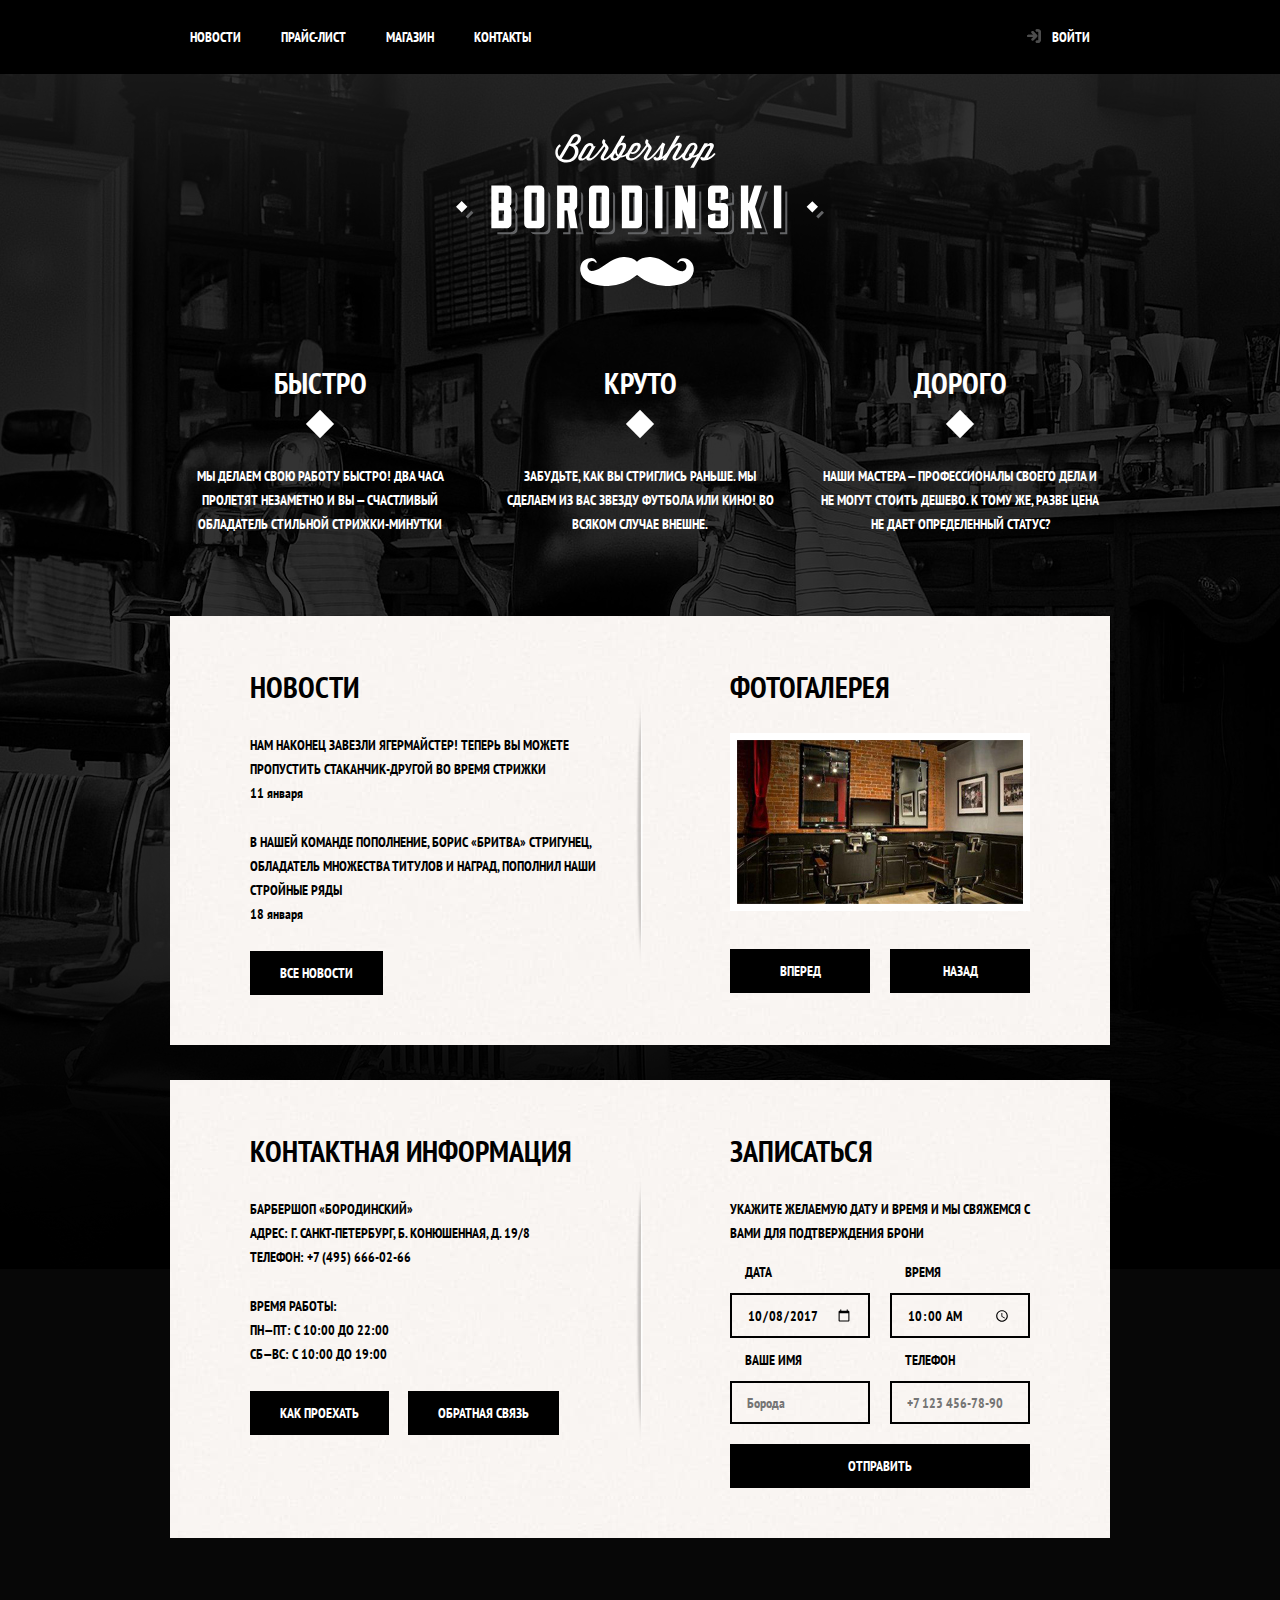
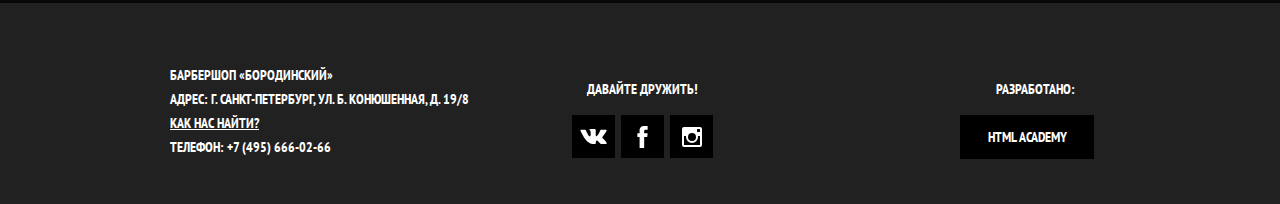
==== commit c14de845: "поправил верстку и шапку" ====
--- a/index.html
+++ b/index.html
@@ -19,10 +19,7 @@
           <div class="container">
             <ul class="nav-menu-list">
               <li class="nav-menu-item">
-                <a class="nav-menu-link" href="info.html">Информация</a>
-              </li>
-              <li class="nav-menu-item">
-                <a class="nav-menu-link" href="news.html">Новости</a>
+                <a class="nav-menu-link" href="#news">Новости</a>
               </li>
               <li class="nav-menu-item">
                 <a class="nav-menu-link" href="price.html">Прайс-лист</a>
@@ -31,13 +28,13 @@
                 <a class="nav-menu-link" href="catalog.html">Магазин</a>
               </li>
               <li class="nav-menu-item">
-                <a class="nav-menu-link" href="contacts.html">Контакты</a>
+                <a class="nav-menu-link" href="#contacts">Контакты</a>
               </li>
             </ul>
             <!-- действия пользователя -->
             <ul class="nav-action-list">
               <li class="nav-action-item">
-                <a class="nav-action-button sign-up" href="login.html">Войти</a>
+                <a class="nav-action-button sign-up">Войти</a>
               </li>
             </ul>
           </nav>
@@ -78,8 +75,10 @@
 
       <div class="index-columns">
         <!-- новости -->
-        <section class="news"> 
-          <h2 class="news-headline base-headline">Новости</h2>
+        <section class="news">
+          <h2 class="news-headline base-headline">
+            <a name="news">Новости</a>
+          </h2>
           <!-- список новостей -->
           <ul class="news-list">
             <li class="news-item">
@@ -112,7 +111,9 @@
       <div class="index-columns">
         <!-- контакты -->
         <section class="contacts">
-          <h2 class="contacts-header base-headline">Контактная информация</h2>
+          <h2 class="contacts-header base-headline">
+            <a name="contacts">Контактная информация</a>
+          </h2>
           <p class="contacts-content">
             Барбершоп «Бородинский»<br>
             Адрес: г. Санкт-Петербург, Б. Конюшенная, д. 19/8<br>
--- a/css/style.css
+++ b/css/style.css
@@ -688,10 +688,18 @@
 /*карточка товара*/
 
 .gallery-list {
+  display: flex;
+  flex-direction: row;
+  justify-content: space-between;
+  width: 100%;
+  margin-top: 0;
+  padding: 0;
+
   list-style: none;
 }
 
 .gallery-main-big {
+  margin-bottom: 0;
   box-shadow: 0 0 10px 2px rgba(0, 0, 0, 0.1);
 }
 
@@ -705,6 +713,8 @@
 }
 
 .description-product-price {
+  margin: 0 20px;
+
   line-height: 20px;
   text-align: center;
 
@@ -717,7 +727,7 @@
 }
 
 .description-set-list {
-  list-style: none;
+  list-style-type: disc;
 }
 
 /*Сеточные стили*/
@@ -897,6 +907,11 @@
   transform: rotate(45deg);
 }
 
+.products-text {
+  font-size: 24px;
+  line-height: 30px;
+}
+
 .product-filters {
   width: 180px;
 }
@@ -914,7 +929,6 @@
   margin-top: 45px;
 }
 
-
 .product-gallery {
   width: 460px;
 }
@@ -923,3 +937,85 @@
   width: 390px;
 }
 
+.slogan {
+  position: relative;
+
+  font-size: 48px;
+  line-height: 48px;
+  text-align: center;
+}
+
+.slogan::before,
+.slogan::after {
+  content: "";
+  position: absolute;
+  top: 25px;
+
+  width: 160px;
+  height: 2px;
+
+  background-color: #000000;
+}
+
+.slogan::before {
+  left: 0;
+}
+
+.slogan::after {
+  right: 0;
+}
+
+.products-list {
+  padding-left: 20px;
+}
+
+.products-item {
+  position: relative;
+
+  list-style-type: none;
+
+  margin-top: 13px;
+}
+
+.products-item::before {
+  content: '';
+  position: absolute;
+  top: 8px;
+  left: -20px;
+
+  width: 6px;
+  height: 6px;
+
+  background-color: #000000;
+  border: 1px solid #585655;
+
+  transform: rotate(45deg);
+}
+
+.price-table {
+  width: 100%;
+
+  border-collapse: collapse;
+}
+
+.price-table td {
+  width: 50%;
+  padding: 10px 15px;
+
+  border: 2px solid #000000;
+}
+
+.price-table td:last-child {
+  text-align: center;
+}
+
+.inner-columns {
+  display: flex;
+
+  margin: 60px 0;
+}
+
+.inner-column-left,
+.inner-column-right {
+  width: 460px;
+}